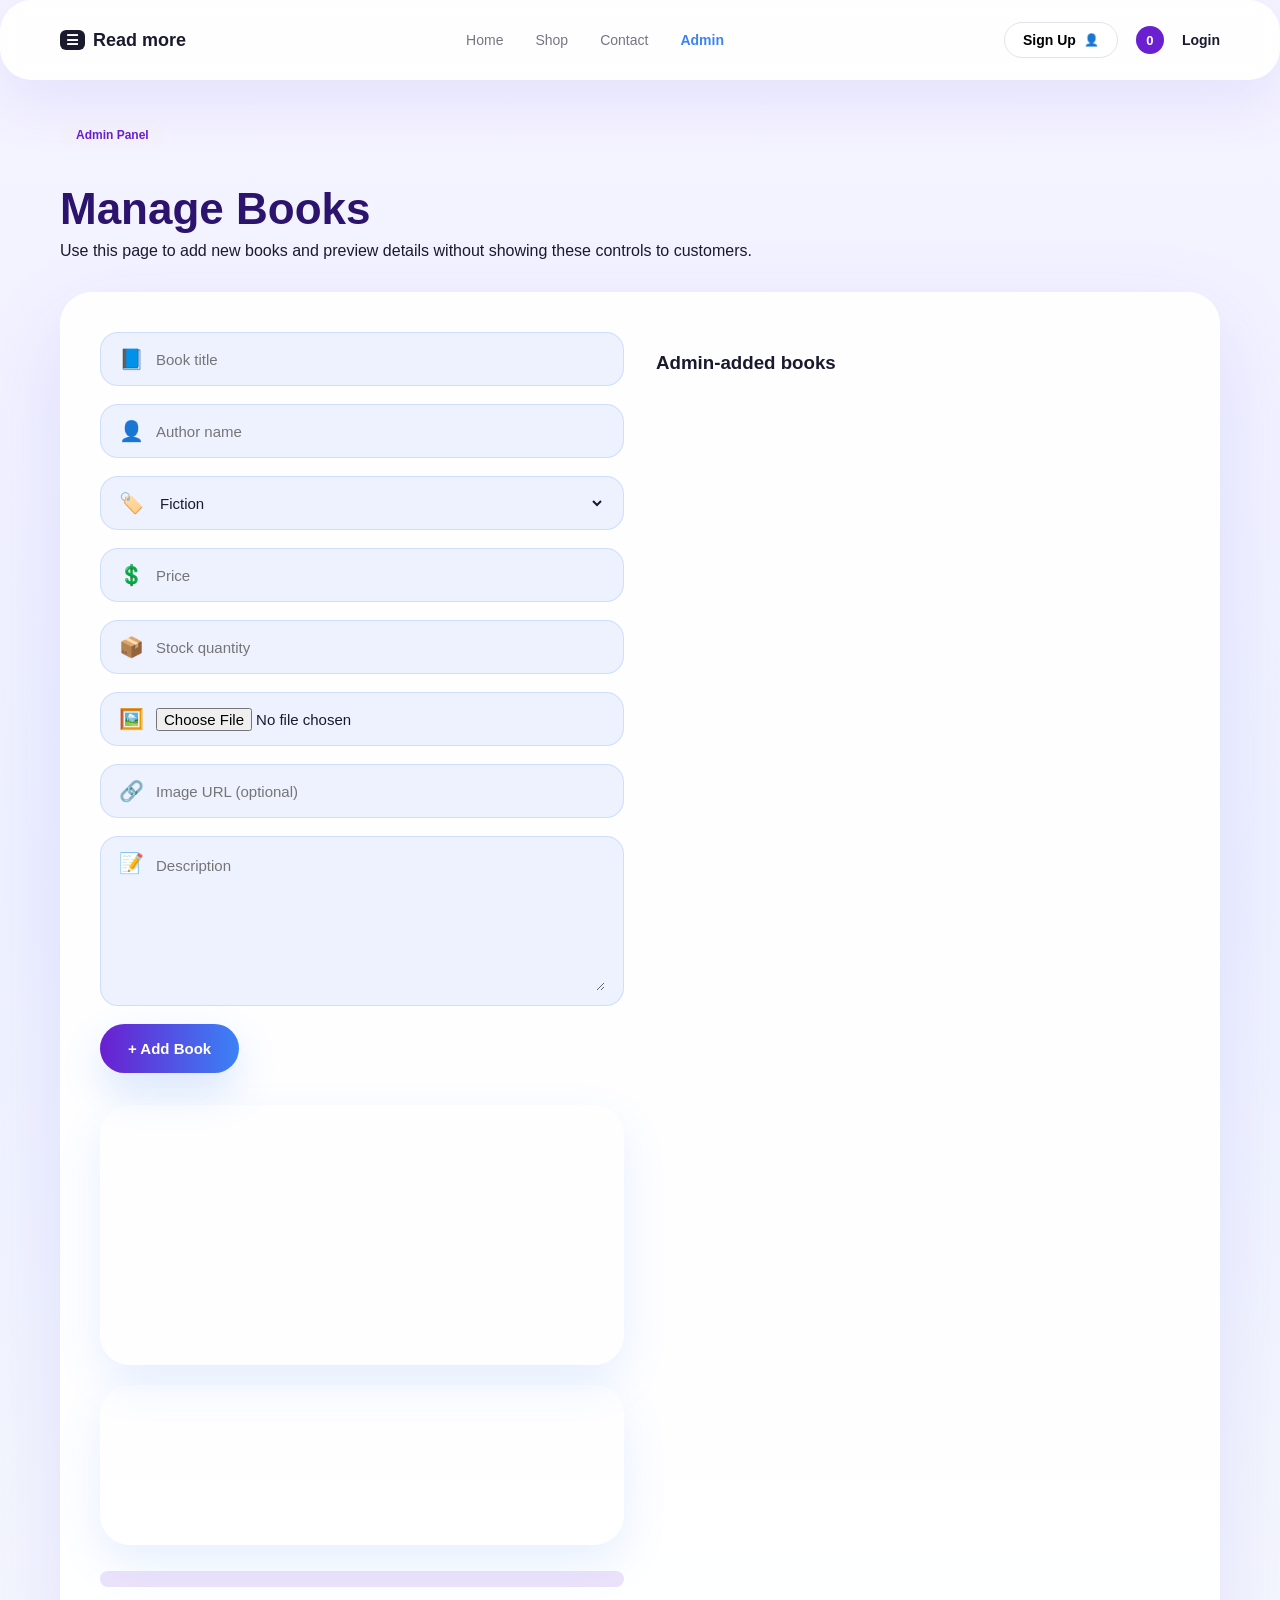
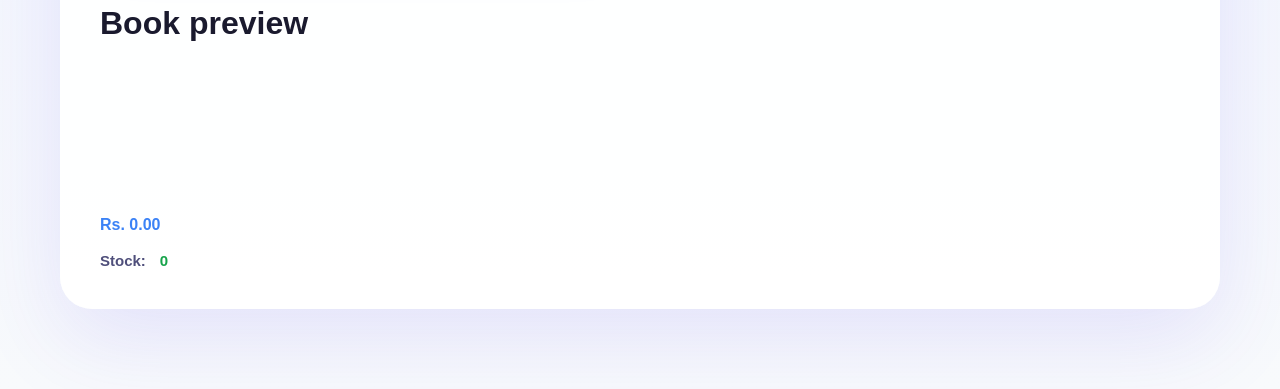
==== admin.html @ 92b3cbb5 "Add Contact, Shop sections and login, signup and admin dashboard" ====
<!DOCTYPE html>
<html lang="en">
<head>
  <meta charset="UTF-8">
  <meta name="viewport" content="width=device-width, initial-scale=1.0">
  <title>Admin - Read more</title>
  <link rel="stylesheet" href="style.css">
</head>
<body>

  <header class="navbar">
    <div class="logo">
      <span class="logo-icon">☰</span>
      <span class="logo-text">Read <b>more</b></span>
    </div>
    <nav class="nav-links">
      <a href="index.html">Home</a>
      <a href="shop.html">Shop</a>
      <a href="contact.html">Contact</a>
      <a href="admin.html" class="active">Admin</a>
    </nav>
    <div class="nav-actions">
      <button class="signup-btn">Sign Up <span class="user-icon">&#128100;</span></button>
      <span class="cart-badge">0</span>
      <a href="#" class="login-link">Login</a>
    </div>
  </header>

  <main class="admin-page">
    <section class="admin-hero">
      <span class="eyebrow">Admin Panel</span>
      <h1>Manage Books</h1>
      <p>Use this page to add new books and preview details without showing these controls to customers.</p>
    </section>

    <section class="admin-card">
      <form class="admin-form">
        <div class="input-group">
          <span class="input-icon">📘</span>
          <input type="text" id="bookTitle" placeholder="Book title" required>
        </div>
        <div class="input-group">
          <span class="input-icon">👤</span>
          <input type="text" id="bookAuthor" placeholder="Author name" required>
        </div>
        <div class="input-group">
          <span class="input-icon">🏷️</span>
          <select id="bookCategory">
            <option>Fiction</option>
            <option>Science</option>
            <option>History</option>
            <option>Children</option>
          </select>
        </div>
        <div class="input-group">
          <span class="input-icon">💲</span>
          <input type="number" id="bookPrice" min="0" step="0.01" placeholder="Price" required>
        </div>
        <div class="input-group">
          <span class="input-icon">📦</span>
          <input type="number" id="bookStock" min="0" placeholder="Stock quantity" required>
        </div>
        <div class="input-group">
          <span class="input-icon">🖼️</span>
          <input type="file" id="bookImageFile" accept="image/*">
        </div>
        <div class="input-group">
          <span class="input-icon">🔗</span>
          <input type="text" id="bookImageUrl" placeholder="Image URL (optional)">
        </div>
        <div class="input-group textarea-group">
          <span class="input-icon">📝</span>
          <textarea id="bookDescription" rows="5" placeholder="Description"></textarea>
        </div>
        <button id="addBookBtn" type="button" class="primary-btn">+ Add Book</button>
      </form>

      <div class="admin-book-list">
        <h3>Admin-added books</h3>
        <div id="adminBookList"></div>
      </div>

      <div class="admin-preview" id="adminPreview">
        <div class="detail-images">
          <div class="detail-image image-1" id="previewImage1"></div>
          <div class="detail-image image-2" id="previewImage2"></div>
        </div>
        <div class="detail-right">
          <span class="book-category" id="previewCategory"></span>
          <h2 id="previewTitle">Book preview</h2>
          <p class="book-author" id="previewAuthor"></p>
          <p class="book-description" id="previewDescription"></p>
          <div class="price-row">
            <span class="book-price" id="previewPrice">Rs. 0.00</span>
          </div>
          <div class="stock-row">
            <span class="stock-label">Stock:</span>
            <span class="stock-value" id="previewStock">0</span>
          </div>
        </div>
      </div>
    </section>
  </main>

  <script>
    const STORAGE_KEY = 'readmore-admin-books';
    const themeColors = {
      Fiction: '#7c3aed',
      Science: '#38bdf8',
      History: '#f97316',
      Children: '#fbbf24'
    };

    const preview = {
      title: document.getElementById('previewTitle'),
      author: document.getElementById('previewAuthor'),
      category: document.getElementById('previewCategory'),
      description: document.getElementById('previewDescription'),
      price: document.getElementById('previewPrice'),
      stock: document.getElementById('previewStock'),
      image1: document.getElementById('previewImage1'),
      image2: document.getElementById('previewImage2')
    };

    const imageFileInput = document.getElementById('bookImageFile');
    const imageUrlInput = document.getElementById('bookImageUrl');
    let currentPreviewImage = '';

    function getAdminBooks() {
      return JSON.parse(localStorage.getItem(STORAGE_KEY) || '[]');
    }

    function saveAdminBook(book) {
      const books = getAdminBooks();
      books.push(book);
      localStorage.setItem(STORAGE_KEY, JSON.stringify(books));
    }

    function removeAdminBook(index) {
      const books = getAdminBooks();
      books.splice(index, 1);
      localStorage.setItem(STORAGE_KEY, JSON.stringify(books));
      renderAdminBooks();
    }

    function renderAdminBooks() {
      const books = getAdminBooks();
      const list = document.getElementById('adminBookList');
      list.innerHTML = '';

      if (books.length === 0) {
        list.innerHTML = '<p class="empty-state">No books added yet.</p>';
        return;
      }

      books.forEach((book, index) => {
        const item = document.createElement('div');
        item.className = 'admin-book-item';
        item.innerHTML = `
          <div class="admin-book-meta">
            <strong>${book.title}</strong>
            <span>${book.author}</span>
          </div>
          <button class="remove-book-btn" data-index="${index}">Remove</button>
        `;
        list.appendChild(item);
      });

      document.querySelectorAll('.remove-book-btn').forEach(button => {
        button.addEventListener('click', () => {
          removeAdminBook(Number(button.dataset.index));
        });
      });
    }

    function setPreviewImage(theme) {
      if (currentPreviewImage) {
        preview.image1.style.background = `url("${currentPreviewImage}") center/cover no-repeat`;
      } else {
        preview.image1.style.background = `linear-gradient(180deg, ${theme}40, ${theme})`;
      }
      preview.image2.style.background = `linear-gradient(180deg, ${theme}30, ${theme}60)`;
    }

    function updatePreview() {
      const title = document.getElementById('bookTitle').value || 'Book preview';
      const authorValue = document.getElementById('bookAuthor').value;
      const author = authorValue ? `by ${authorValue}` : '';
      const category = document.getElementById('bookCategory').value;
      const description = document.getElementById('bookDescription').value || 'Add a description to preview the book details.';
      const price = Number(document.getElementById('bookPrice').value || 0).toFixed(2);
      const stock = Number(document.getElementById('bookStock').value || 0);
      const theme = themeColors[category];

      preview.title.textContent = title;
      preview.author.textContent = author;
      preview.category.textContent = category;
      preview.category.style.background = `${theme}20`;
      preview.description.textContent = description;
      preview.price.textContent = `Rs. ${price}`;
      preview.stock.textContent = stock;

      if (imageFileInput.files && imageFileInput.files[0]) {
        const reader = new FileReader();
        reader.onload = () => {
          currentPreviewImage = reader.result;
          setPreviewImage(theme);
        };
        reader.readAsDataURL(imageFileInput.files[0]);
      } else {
        currentPreviewImage = imageUrlInput.value.trim();
        setPreviewImage(theme);
      }
    }

    document.querySelectorAll('.admin-form input, .admin-form textarea, .admin-form select').forEach(el => {
      el.addEventListener('input', updatePreview);
    });

    document.getElementById('addBookBtn').addEventListener('click', () => {
      const title = document.getElementById('bookTitle').value.trim();
      const author = document.getElementById('bookAuthor').value.trim();
      const category = document.getElementById('bookCategory').value;
      const price = Number(document.getElementById('bookPrice').value);
      const stock = Number(document.getElementById('bookStock').value);
      const description = document.getElementById('bookDescription').value.trim();
      const imageUrl = imageUrlInput.value.trim();
      const imageFile = imageFileInput.files[0];
      const theme = themeColors[category];

      if (!title || !author || !price || !stock) {
        alert('Please fill in title, author, price and stock.');
        return;
      }

      const saveBook = (imageSrc) => {
        saveAdminBook({
          title,
          author,
          category,
          price,
          oldPrice: price + 6,
          stock,
          theme,
          description,
          images: imageSrc
            ? [imageSrc, theme + '40']
            : [theme + '40', theme + '20']
        });

        alert('Book added. Refresh the shop page to see it in the customer interface.');
        document.querySelector('.admin-form').reset();
        currentPreviewImage = '';
        updatePreview();
      renderAdminBooks();
        reader.onload = () => saveBook(reader.result);
        reader.readAsDataURL(imageFile);
      } else {
        saveBook(imageUrl);
      }
    });

    updatePreview();
    renderAdminBooks();
  </script>
</body>
</html>
---- style.css ----
:root {
  --purple: #6a1fd0;
  --purple-dark: #4c15a3;
  --violet-accent: #a78bfa;
  --yellow: #fbbf24;
  --ink: #1a1a2e;
  --gray-text: #6b7280;
  --bg-page: #f3f4f6;
  --white: #ffffff;
  --radius-lg: 28px;
}

* {
  box-sizing: border-box;
  margin: 0;
  padding: 0;
}

body {
  font-family: 'Segoe UI', Roboto, Helvetica, Arial, sans-serif;
  background: linear-gradient(180deg, #f5f3ff 0%, #eef2ff 45%, #f8fafc 100%);
  color: var(--ink);
}

/* ---------- Navbar ---------- */
.navbar {
  display: flex;
  align-items: center;
  justify-content: space-between;
  padding: 22px 60px;
  background: rgba(255,255,255,0.92);
  box-shadow: 0 20px 60px rgba(109, 96, 227, 0.12);
  border-radius: 32px;
  backdrop-filter: blur(10px);
}

.logo {
  display: flex;
  align-items: center;
  gap: 8px;
  font-size: 18px;
  font-weight: 600;
}

.nav-links a {
  text-decoration: none;
  color: #5b21b6;
  opacity: 0.75;
  transition: color 0.2s ease, opacity 0.2s ease;
}

.nav-links a:hover {
  opacity: 1;
  color: var(--purple-dark);
}

.nav-links a.active {
  opacity: 1;
  font-weight: 700;
  color: #3b82f6;
}

.logo-icon {
  background: var(--ink);
  color: var(--white);
  border-radius: 6px;
  padding: 2px 6px;
  font-size: 14px;
}

.nav-links {
  display: flex;
  gap: 32px;
  font-size: 14px;
  font-weight: 500;
}

.nav-links a {
  text-decoration: none;
  color: var(--ink);
  opacity: 0.6;
}

.nav-links a.active {
  opacity: 1;
  font-weight: 700;
}

.nav-actions {
  display: flex;
  align-items: center;
  gap: 18px;
}

.signup-btn {
  display: flex;
  align-items: center;
  gap: 8px;
  background: var(--white);
  border: 1px solid #e2e2ea;
  border-radius: 999px;
  padding: 9px 18px;
  font-size: 14px;
  font-weight: 600;
  cursor: pointer;
}

.user-icon {
  font-size: 12px;
}

.cart-badge {
  background: var(--purple);
  color: var(--white);
  width: 28px;
  height: 28px;
  border-radius: 50%;
  display: flex;
  align-items: center;
  justify-content: center;
  font-size: 13px;
  font-weight: 700;
}

.login-link {
  text-decoration: none;
  color: var(--ink);
  font-size: 14px;
  font-weight: 600;
}

/* ---------- Hero ---------- */
.hero {
  background: linear-gradient(135deg, #ffffff 0%, #eef2ff 40%, #eff6ff 100%);
  border-radius: var(--radius-lg);
  margin: 10px 40px 60px;
  padding: 70px 70px 70px 60px;
  display: flex;
  align-items: center;
  justify-content: space-between;
  gap: 40px;
  overflow: hidden;
  box-shadow: 0 24px 70px rgba(99, 102, 241, 0.12);
}

.hero-text {
  max-width: 460px;
}

.eyebrow {
  display: inline-block;
  background: #f4f2fb;
  color: var(--purple);
  font-size: 12px;
  font-weight: 600;
  padding: 8px 16px;
  border-radius: 999px;
  margin-bottom: 22px;
}

.hero-text h1 {
  font-size: 52px;
  line-height: 1.08;
  font-weight: 800;
  letter-spacing: -1px;
  color: #3b1068;
}

.hero-text h1 br + br { display:none; }

.hero-desc {
  color: #4f4f7b;
  font-size: 16px;
  line-height: 1.75;
  margin: 22px 0 28px;
  max-width: 440px;
}

.search-bar {
  display: flex;
  align-items: center;
  background: #eef2ff;
  border-radius: 999px;
  padding: 6px 6px 6px 20px;
  max-width: 400px;
  border: 1px solid rgba(59, 130, 246, 0.25);
}

.search-icon {
  color: #4338ca;
  margin-right: 10px;
  font-size: 14px;
}

.search-bar input {
  border: none;
  background: transparent;
  outline: none;
  flex: 1;
  font-size: 14px;
  color: var(--ink);
}

.search-bar input::placeholder {
  color: #9ca3af;
}

.search-btn {
  background: var(--purple);
  color: var(--white);
  border: none;
  border-radius: 999px;
  padding: 12px 26px;
  font-size: 14px;
  font-weight: 600;
  cursor: pointer;
}

/* ---------- Hero image / book ---------- */
.hero-image {
  position: relative;
  width: 460px;
  height: 460px;
  flex-shrink: 0;
  display: flex;
  align-items: center;
  justify-content: center;
}

.circle-bg {
  position: absolute;
  width: 420px;
  height: 420px;
  border-radius: 50%;
  background: radial-gradient(circle at 30% 30%, var(--purple), var(--purple-dark));
}

.book-stack {
  position: relative;
  width: 320px;
  height: 320px;
  transform: rotate(8deg);
}

.book {
  position: absolute;
  border-radius: 10px;
  box-shadow: 0 30px 50px rgba(0,0,0,0.35);
}

.book-back {
  width: 60px;
  height: 260px;
  background: linear-gradient(180deg, #ffd400, #f5b400);
  left: 10px;
  top: 20px;
  transform: rotate(-14deg);
  display: flex;
  align-items: center;
  justify-content: center;
}

.book-spine-label {
  writing-mode: vertical-rl;
  transform: rotate(180deg);
  font-size: 10px;
  font-weight: 800;
  letter-spacing: 1px;
  color: var(--purple-dark);
}

.book-front {
  width: 220px;
  height: 290px;
  background: linear-gradient(160deg, #7c3aed, #5b21b6);
  right: 10px;
  top: 0;
  transform: rotate(10deg);
  padding: 22px;
  color: var(--white);
  display: flex;
  flex-direction: column;
  justify-content: flex-end;
  gap: 14px;
}

.doodles {
  position: absolute;
  top: 18px;
  left: 18px;
  right: 18px;
  display: flex;
  gap: 10px;
  font-size: 26px;
  color: var(--yellow);
  font-weight: 800;
}

.book-title {
  font-size: 22px;
  font-weight: 800;
  line-height: 1.25;
}

.book-subtitle {
  font-size: 9px;
  font-weight: 700;
  letter-spacing: 0.5px;
  opacity: 0.85;
  line-height: 1.5;
}

.book-author {
  font-size: 11px;
  font-weight: 600;
  opacity: 0.9;
}

.wire {
  position: absolute;
  width: 300px;
  height: 200px;
  pointer-events: none;
}

.wire-top {
  top: -40px;
  left: -140px;
}

.wire-bottom {
  bottom: -40px;
  left: -120px;
}

.dot {
  position: absolute;
  width: 14px;
  height: 14px;
  border-radius: 50%;
  border: 3px solid;
}

.dot-top {
  top: -42px;
  left: -148px;
  border-color: var(--violet-accent);
  background: var(--white);
}

.dot-bottom {
  bottom: -42px;
  left: -128px;
  border-color: var(--yellow);
  background: var(--white);
}

/* ---------- Contact page ---------- */
.contact-page {
  padding: 40px 40px 80px;
}

/* ---------- Admin page ---------- */
.admin-page {
  padding: 40px 40px 80px;
}

.admin-hero {
  max-width: 1160px;
  margin: 0 auto 32px;
}

.admin-hero h1 {
  font-size: 44px;
  color: #2c136d;
  margin: 12px 0 8px;
}

.admin-card {
  display: grid;
  grid-template-columns: 1fr 1fr;
  gap: 32px;
  max-width: 1160px;
  margin: 0 auto;
  background: rgba(255,255,255,0.95);
  border-radius: 32px;
  padding: 40px;
  box-shadow: 0 30px 90px rgba(81, 56, 238, 0.12);
}

.admin-form {
  display: grid;
  gap: 18px;
}

.admin-form select {
  width: 100%;
  border: none;
  background: transparent;
  outline: none;
  font-size: 15px;
  color: var(--ink);
  font-family: inherit;
}

.admin-preview {
  display: grid;
  gap: 26px;
}

.admin-preview .detail-right h2 {
  font-size: 32px;
}

.admin-preview .book-description {
  min-height: 120px;
}

.stock-row {
  display: flex;
  align-items: center;
  gap: 12px;
  font-size: 15px;
}

.stock-label {
  color: #4f4f7b;
  font-weight: 700;
}

.stock-value {
  color: #16a34a;
  font-weight: 700;
}

.admin-form input[type="file"] {
  color: var(--ink);
}

@media (max-width: 900px) {
  .admin-card {
    grid-template-columns: 1fr;
  }
}

.auth-page {
  padding: 40px 40px 80px;
}

.auth-card {
  max-width: 520px;
  margin: 40px auto;
  background: rgba(255,255,255,0.95);
  border-radius: 32px;
  padding: 40px;
  box-shadow: 0 30px 90px rgba(81, 56, 238, 0.12);
}

.auth-header {
  margin-bottom: 28px;
}

.auth-header h1 {
  font-size: 38px;
  margin: 12px 0 10px;
}

.auth-header p {
  color: #5b5f83;
  line-height: 1.75;
}

.auth-form {
  display: grid;
  gap: 18px;
}

@media (max-width: 760px) {
  .auth-card {
    margin: 24px 18px;
    padding: 30px;
  }
}

.contact-card {
  display: grid;
  grid-template-columns: 1fr 360px;
  gap: 30px;
  max-width: 1160px;
  margin: 0 auto;
  background: rgba(255,255,255,0.95);
  border-radius: 32px;
  padding: 40px;
  box-shadow: 0 30px 90px rgba(81, 56, 238, 0.12);
}

.shop-page {
  padding: 40px 40px 80px;
}

.shop-hero {
  max-width: 1160px;
  margin: 0 auto 32px;
}

.shop-top {
  display: flex;
  justify-content: space-between;
  align-items: center;
  gap: 20px;
}

.shop-hero h1 {
  font-size: 44px;
  color: #2c136d;
  margin: 12px 0 8px;
}

.shop-categories {
  justify-content: flex-start;
  flex-wrap: wrap;
  gap: 14px;
  margin-top: 24px;
}

.books-grid {
  display: grid;
  grid-template-columns: repeat(3, minmax(250px, 1fr));
  gap: 24px;
  max-width: 1160px;
  margin: 0 auto;
}

.book-card {
  background: rgba(255,255,255,0.95);
  padding: 28px;
  border-radius: 28px;
  box-shadow: 0 20px 60px rgba(99, 102, 241, 0.1);
  display: flex;
  flex-direction: column;
  gap: 18px;
}

.book-category {
  display: inline-block;
  background: rgba(106,31,208,0.12);
  color: #5b21b6;
  padding: 8px 14px;
  border-radius: 999px;
  font-size: 12px;
  font-weight: 700;
}

.book-card h2 {
  font-size: 20px;
  color: #2c136d;
  margin: 0;
}

.book-author {
  color: #5b5f83;
  font-size: 14px;
  margin: 0;
}

.book-price {
  color: #3b82f6;
  font-size: 16px;
  font-weight: 700;
}

.book-btn {
  margin-top: auto;
  border: none;
  background: linear-gradient(90deg, #6a1fd0, #3b82f6);
  color: white;
  border-radius: 999px;
  padding: 14px 18px;
  cursor: pointer;
  font-weight: 700;
}

.empty-state {
  grid-column: 1 / -1;
  text-align: center;
  color: #5b5f83;
  font-size: 18px;
  padding: 40px 0;
}

.shop-page .category-buttons {
  justify-content: left;
}

@media (max-width: 1024px) {
  .books-grid {
    grid-template-columns: repeat(2, minmax(220px, 1fr));
  }
}

.book-detail {
  display: grid;
  grid-template-columns: 1fr 1fr;
  gap: 32px;
  max-width: 1160px;
  margin: 50px auto 0;
  padding: 32px;
  border: 2px solid transparent;
  border-radius: 32px;
  background: rgba(255,255,255,0.95);
  box-shadow: 0 24px 80px rgba(99, 102, 241, 0.15);
}

.detail-left {
  display: flex;
  justify-content: center;
  align-items: center;
}

.detail-images {
  display: grid;
  gap: 20px;
}

.detail-image {
  width: 100%;
  min-height: 220px;
  border-radius: 30px;
  box-shadow: 0 18px 45px rgba(59, 130, 246, 0.12);
}

.image-1 {
  min-height: 260px;
}

.image-2 {
  min-height: 160px;
}

.detail-right {
  display: flex;
  flex-direction: column;
  gap: 18px;
}

.detail-right h2 {
  margin: 0;
  font-size: 38px;
}

.book-description {
  color: #5b5f83;
  line-height: 1.8;
  margin: 0;
}

.price-row,
.stock-row {
  display: flex;
  align-items: center;
  gap: 14px;
}

.book-old-price {
  color: #9ca3af;
  text-decoration: line-through;
  font-size: 14px;
}

.stock-label {
  color: #4f4f7b;
  font-weight: 700;
}

.stock-value {
  color: #16a34a;
  font-weight: 700;
}

.detail-actions {
  display: grid;
  grid-template-columns: repeat(4, minmax(100px, 1fr));
  gap: 14px;
  align-items: center;
}

.secondary-btn {
  border: none;
  background: #eef2ff;
  color: #312e81;
  border-radius: 999px;
  padding: 14px 16px;
  cursor: pointer;
  font-weight: 700;
}

.admin-book-list {
  display: grid;
  gap: 12px;
  margin-top: 20px;
}

.admin-book-item {
  display: flex;
  justify-content: space-between;
  align-items: center;
  gap: 12px;
  background: #f8fafc;
  border: 1px solid rgba(59, 130, 246, 0.14);
  border-radius: 20px;
  padding: 14px 18px;
}

.admin-book-meta {
  display: grid;
  gap: 4px;
}

.admin-book-meta strong {
  display: block;
  font-size: 15px;
  color: #2c136d;
}

.admin-book-meta span {
  font-size: 13px;
  color: #6b7280;
}

.remove-book-btn {
  border: none;
  padding: 10px 16px;
  border-radius: 999px;
  background: #fda4af;
  color: #7f1d1d;
  font-weight: 700;
  cursor: pointer;
}

.remove-book-btn:hover {
  background: #fb7185;
}

.price-input {
  width: 100%;
  padding: 14px 16px;
  border-radius: 999px;
  border: 1px solid rgba(59, 130, 246, 0.2);
  outline: none;
  font-size: 14px;
}

@media (max-width: 760px) {
  .books-grid {
    grid-template-columns: 1fr;
  }

  .shop-top,
  .shop-categories {
    flex-direction: column;
    align-items: stretch;
  }

  .book-detail {
    grid-template-columns: 1fr;
  }
}

.contact-left {
  display: flex;
  flex-direction: column;
  gap: 30px;
}

.contact-hero h1 {
  font-size: 44px;
  color: #2c136d;
  margin-bottom: 14px;
}

.contact-hero p {
  color: #5b5f83;
  font-size: 16px;
  line-height: 1.75;
  max-width: 540px;
}

.contact-form {
  display: flex;
  flex-direction: column;
  gap: 18px;
}

.input-group {
  display: flex;
  align-items: center;
  gap: 12px;
  background: #eef2ff;
  border: 1px solid rgba(59, 130, 246, 0.18);
  border-radius: 18px;
  padding: 14px 18px;
}

.input-icon {
  font-size: 20px;
}

.input-group input,
.input-group textarea {
  width: 100%;
  border: none;
  outline: none;
  background: transparent;
  font-size: 15px;
  color: var(--ink);
  font-family: inherit;
}

.textarea-group {
  align-items: flex-start;
}

.textarea-group textarea {
  min-height: 140px;
  resize: vertical;
  padding-top: 6px;
}

.primary-btn {
  width: fit-content;
  background: linear-gradient(90deg, #6a1fd0, #3b82f6);
  color: var(--white);
  border: none;
  border-radius: 999px;
  padding: 16px 28px;
  font-size: 15px;
  font-weight: 700;
  cursor: pointer;
  box-shadow: 0 18px 40px rgba(59, 130, 246, 0.2);
}

.contact-side {
  display: flex;
  flex-direction: column;
  justify-content: center;
  gap: 22px;
  padding: 36px 28px;
  background: linear-gradient(180deg, #eef6ff 0%, #f7f3ff 100%);
  border-radius: 28px;
}

.contact-bubble {
  width: 104px;
  height: 104px;
  border-radius: 28px;
  background: linear-gradient(135deg, #4338ca, #7c3aed);
  display: grid;
  place-items: center;
  color: var(--white);
  font-size: 46px;
  box-shadow: 0 25px 50px rgba(74, 31, 136, 0.18);
}

.contact-side-text {
  color: #4f4f7b;
  font-size: 15px;
  line-height: 1.8;
}

/* ---------- Category section ---------- */
.category-section {
  text-align: center;
  padding: 20px 20px 80px;
  background: linear-gradient(180deg, rgba(59, 130, 246, 0.08) 0%, rgba(168, 85, 247, 0.04) 100%);
  border-radius: 32px;
  margin: 0 40px 40px;
}

.section-divider {
  display: inline-block;
  width: 40px;
  height: 3px;
  background: #7c3aed;
  border-radius: 3px;
  margin-bottom: 18px;
}

.category-section h2 {
  font-size: 28px;
  font-weight: 800;
  margin-bottom: 10px;
  color: #2c136d;
}

.section-desc {
  color: var(--gray-text);
  font-size: 14px;
}

.category-buttons {
  display: flex;
  justify-content: center;
  flex-wrap: wrap;
  gap: 14px;
  margin-top: 24px;
}

.category-btn {
  background: var(--white);
  color: var(--ink);
  border: 1px solid #e2e2ea;
  border-radius: 999px;
  padding: 10px 20px;
  font-size: 14px;
  font-weight: 600;
  cursor: pointer;
  transition: all 0.2s ease;
}

.category-btn.active,
.category-btn:hover {
  background: var(--purple);
  color: var(--white);
  border-color: var(--purple);
}

/* ---------- Responsive ---------- */
@media (max-width: 900px) {
  .navbar {
    flex-wrap: wrap;
    padding: 18px 24px;
    gap: 14px;
  }
  .hero {
    flex-direction: column;
    margin: 10px 20px 40px;
    padding: 40px 24px;
    background: linear-gradient(135deg, rgba(106,31,208,0.14), rgba(59,130,246,0.08));
    border-radius: 32px;
  }
  .hero-text {
    max-width: 100%;
    text-align: center;
  }
  .hero-desc {
    margin-left: auto;
    margin-right: auto;
  }
  .search-bar {
    max-width: 100%;
  }
  .hero-image {
    width: 100%;
    max-width: 380px;
    height: 380px;
  }
}
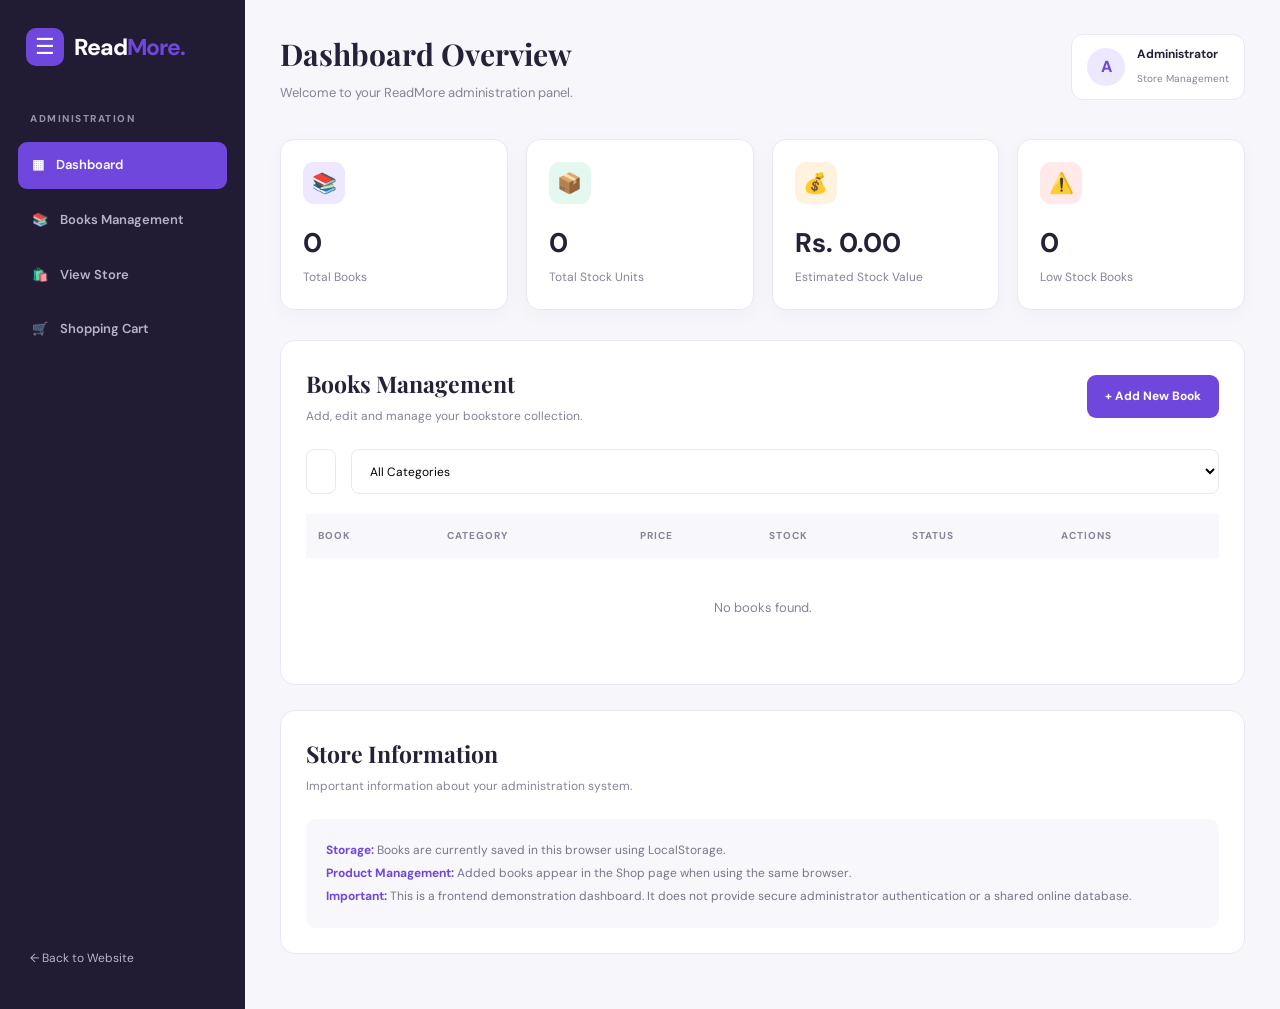
==== commit 6440a0c1: "Add signup and contact pages" ====
--- a/admin.html
+++ b/admin.html
@@ -1,267 +1,2170 @@
 <!DOCTYPE html>
 <html lang="en">
+
 <head>
-  <meta charset="UTF-8">
-  <meta name="viewport" content="width=device-width, initial-scale=1.0">
-  <title>Admin - Read more</title>
-  <link rel="stylesheet" href="style.css">
+    <meta charset="UTF-8">
+    <meta name="viewport" content="width=device-width, initial-scale=1.0">
+
+    <meta name="description" content="ReadMore bookstore administration dashboard.">
+
+    <title>Admin Dashboard | ReadMore</title>
+
+    <link rel="preconnect" href="https://fonts.googleapis.com">
+    <link rel="preconnect" href="https://fonts.gstatic.com" crossorigin>
+
+    <link href="https://fonts.googleapis.com/css2?family=DM+Sans:wght@400;500;600;700;800&family=Playfair+Display:wght@600;700;800&display=swap" rel="stylesheet">
+
+    <link rel="stylesheet" href="style.css">
+
+    <style>
+
+        /* =================================
+           ADMIN DASHBOARD STYLES
+           ================================= */
+
+        .admin-layout {
+            min-height: 100vh;
+            display: flex;
+            background: #f7f6fb;
+        }
+
+        .admin-sidebar {
+            width: 245px;
+            background: #211c34;
+            color: white;
+            padding: 28px 18px;
+            display: flex;
+            flex-direction: column;
+            flex-shrink: 0;
+        }
+
+        .admin-sidebar .logo {
+            margin: 0 0 45px 8px;
+        }
+
+        .admin-sidebar .logo-text {
+            color: white;
+        }
+
+        .admin-sidebar-label {
+            color: #9690a9;
+            font-size: 10px;
+            font-weight: 800;
+            letter-spacing: 1.5px;
+            padding: 0 12px;
+            margin-bottom: 15px;
+        }
+
+        .admin-menu {
+            display: flex;
+            flex-direction: column;
+            gap: 8px;
+        }
+
+        .admin-menu a {
+            padding: 13px 14px;
+            border-radius: 9px;
+            color: #b8b2ca;
+            font-size: 13px;
+            font-weight: 600;
+            display: flex;
+            gap: 12px;
+            align-items: center;
+            transition: 0.3s;
+        }
+
+        .admin-menu a:hover,
+        .admin-menu a.active {
+            background: #7047dc;
+            color: white;
+        }
+
+        .admin-sidebar-bottom {
+            margin-top: auto;
+            padding-top: 30px;
+        }
+
+        .admin-sidebar-bottom a {
+            display: block;
+            padding: 12px;
+            color: #b8b2ca;
+            font-size: 12px;
+        }
+
+        .admin-main {
+            flex: 1;
+            min-width: 0;
+            padding: 30px 35px;
+        }
+
+        .admin-topbar {
+            display: flex;
+            justify-content: space-between;
+            align-items: center;
+            gap: 20px;
+            margin-bottom: 35px;
+        }
+
+        .admin-topbar h1 {
+            font-family: 'Playfair Display', serif;
+            font-size: 30px;
+            color: #252238;
+        }
+
+        .admin-topbar p {
+            color: #888397;
+            font-size: 13px;
+            margin-top: 5px;
+        }
+
+        .admin-user {
+            display: flex;
+            align-items: center;
+            gap: 12px;
+            background: white;
+            border: 1px solid #eae7f2;
+            border-radius: 12px;
+            padding: 10px 15px;
+        }
+
+        .admin-avatar {
+            width: 38px;
+            height: 38px;
+            border-radius: 50%;
+            background: #eee8ff;
+            color: #7047dc;
+            display: grid;
+            place-items: center;
+            font-weight: 800;
+        }
+
+        .admin-user strong {
+            display: block;
+            font-size: 12px;
+        }
+
+        .admin-user span {
+            font-size: 10px;
+            color: #888397;
+        }
+
+        .admin-stats {
+            display: grid;
+            grid-template-columns: repeat(4, 1fr);
+            gap: 18px;
+            margin-bottom: 30px;
+        }
+
+        .admin-stat-card {
+            background: white;
+            border: 1px solid #eae7f2;
+            padding: 22px;
+            border-radius: 14px;
+            box-shadow: 0 5px 20px rgba(40, 30, 70, 0.03);
+        }
+
+        .admin-stat-top {
+            display: flex;
+            justify-content: space-between;
+            align-items: center;
+            margin-bottom: 17px;
+        }
+
+        .admin-stat-icon {
+            width: 42px;
+            height: 42px;
+            display: grid;
+            place-items: center;
+            border-radius: 11px;
+            background: #eee8ff;
+            font-size: 20px;
+        }
+
+        .admin-stat-card:nth-child(2) .admin-stat-icon {
+            background: #e4f8ef;
+        }
+
+        .admin-stat-card:nth-child(3) .admin-stat-icon {
+            background: #fff3df;
+        }
+
+        .admin-stat-card:nth-child(4) .admin-stat-icon {
+            background: #ffe9e9;
+        }
+
+        .admin-stat-card h3 {
+            font-size: 27px;
+            color: #252238;
+            margin-bottom: 4px;
+        }
+
+        .admin-stat-card p {
+            font-size: 12px;
+            color: #888397;
+        }
+
+        .admin-content-card {
+            background: white;
+            border: 1px solid #eae7f2;
+            border-radius: 15px;
+            padding: 25px;
+            margin-bottom: 25px;
+        }
+
+        .admin-section-heading {
+            display: flex;
+            align-items: center;
+            justify-content: space-between;
+            gap: 15px;
+            margin-bottom: 23px;
+        }
+
+        .admin-section-heading h2 {
+            font-family: 'Playfair Display', serif;
+            font-size: 23px;
+        }
+
+        .admin-section-heading p {
+            font-size: 12px;
+            color: #888397;
+            margin-top: 4px;
+        }
+
+        .admin-primary-btn {
+            padding: 12px 18px;
+            background: #7047dc;
+            color: white;
+            border: none;
+            border-radius: 9px;
+            font-size: 12px;
+            font-weight: 700;
+            transition: 0.3s;
+        }
+
+        .admin-primary-btn:hover {
+            background: #5632bb;
+            transform: translateY(-2px);
+        }
+
+        .admin-toolbar {
+            display: flex;
+            justify-content: space-between;
+            gap: 15px;
+            margin-bottom: 20px;
+        }
+
+        .admin-search {
+            flex: 1;
+            max-width: 400px;
+        }
+
+        .admin-search input,
+        .admin-toolbar select {
+            width: 100%;
+            padding: 12px 14px;
+            border: 1px solid #eae7f2;
+            border-radius: 8px;
+            outline: none;
+            font-size: 12px;
+            background: white;
+        }
+
+        .admin-search input:focus,
+        .admin-toolbar select:focus {
+            border-color: #7047dc;
+        }
+
+        .admin-table-wrapper {
+            width: 100%;
+            overflow-x: auto;
+        }
+
+        .admin-table {
+            width: 100%;
+            border-collapse: collapse;
+            min-width: 700px;
+        }
+
+        .admin-table th {
+            text-align: left;
+            padding: 14px 12px;
+            background: #f8f7fc;
+            color: #888397;
+            font-size: 10px;
+            letter-spacing: 1px;
+            text-transform: uppercase;
+        }
+
+        .admin-table td {
+            padding: 15px 12px;
+            border-bottom: 1px solid #eeeaf4;
+            font-size: 12px;
+            vertical-align: middle;
+        }
+
+        .admin-table tr:last-child td {
+            border-bottom: none;
+        }
+
+        .admin-book-info {
+            display: flex;
+            align-items: center;
+            gap: 12px;
+            min-width: 190px;
+        }
+
+        .admin-book-cover {
+            width: 42px;
+            height: 55px;
+            background: #eee8ff;
+            border-radius: 5px;
+            overflow: hidden;
+            display: grid;
+            place-items: center;
+            flex-shrink: 0;
+            color: #7047dc;
+        }
+
+        .admin-book-cover img {
+            width: 100%;
+            height: 100%;
+            object-fit: cover;
+        }
+
+        .admin-book-info strong {
+            display: block;
+            font-size: 12px;
+            margin-bottom: 4px;
+        }
+
+        .admin-book-info span {
+            font-size: 10px;
+            color: #888397;
+        }
+
+        .admin-category-badge {
+            display: inline-block;
+            background: #eee8ff;
+            color: #7047dc;
+            padding: 6px 10px;
+            border-radius: 20px;
+            font-size: 10px;
+            font-weight: 700;
+        }
+
+        .stock-badge {
+            display: inline-block;
+            padding: 6px 10px;
+            border-radius: 20px;
+            font-size: 10px;
+            font-weight: 700;
+        }
+
+        .stock-good {
+            color: #138a58;
+            background: #e4f8ef;
+        }
+
+        .stock-low {
+            color: #b87915;
+            background: #fff3df;
+        }
+
+        .stock-out {
+            color: #d64b4b;
+            background: #ffe9e9;
+        }
+
+        .admin-actions {
+            display: flex;
+            gap: 7px;
+        }
+
+        .admin-action-btn {
+            width: 30px;
+            height: 30px;
+            border: none;
+            border-radius: 7px;
+            background: #f3efff;
+            color: #7047dc;
+            font-size: 13px;
+        }
+
+        .admin-action-btn.delete {
+            background: #fff0f0;
+            color: #dc4b4b;
+        }
+
+        .admin-action-btn:hover {
+            opacity: 0.7;
+        }
+
+        .admin-empty {
+            padding: 40px 15px;
+            text-align: center;
+            color: #888397;
+            font-size: 13px;
+        }
+
+        /* FORM MODAL */
+
+        .admin-modal {
+            position: fixed;
+            inset: 0;
+            z-index: 3000;
+            display: none;
+            align-items: center;
+            justify-content: center;
+            padding: 20px;
+        }
+
+        .admin-modal.active {
+            display: flex;
+        }
+
+        .admin-modal-overlay {
+            position: absolute;
+            inset: 0;
+            background: rgba(25, 19, 43, 0.7);
+            backdrop-filter: blur(4px);
+        }
+
+        .admin-modal-content {
+            position: relative;
+            z-index: 1;
+            background: white;
+            width: 100%;
+            max-width: 650px;
+            max-height: 90vh;
+            overflow-y: auto;
+            border-radius: 16px;
+            padding: 30px;
+        }
+
+        .admin-modal-header {
+            display: flex;
+            justify-content: space-between;
+            align-items: center;
+            margin-bottom: 25px;
+        }
+
+        .admin-modal-header h2 {
+            font-family: 'Playfair Display', serif;
+            font-size: 25px;
+        }
+
+        .admin-modal-close {
+            width: 35px;
+            height: 35px;
+            border: none;
+            background: #f3f0fa;
+            border-radius: 50%;
+            font-size: 16px;
+        }
+
+        .admin-form-grid {
+            display: grid;
+            grid-template-columns: 1fr 1fr;
+            gap: 18px;
+        }
+
+        .admin-form-group {
+            display: flex;
+            flex-direction: column;
+            gap: 7px;
+        }
+
+        .admin-form-group.full {
+            grid-column: 1 / 3;
+        }
+
+        .admin-form-group label {
+            font-size: 11px;
+            font-weight: 800;
+            color: #514b63;
+        }
+
+        .admin-form-group input,
+        .admin-form-group select,
+        .admin-form-group textarea {
+            width: 100%;
+            padding: 12px;
+            border: 1px solid #e7e3ef;
+            border-radius: 8px;
+            outline: none;
+            font-size: 12px;
+            background: white;
+        }
+
+        .admin-form-group input:focus,
+        .admin-form-group select:focus,
+        .admin-form-group textarea:focus {
+            border-color: #7047dc;
+        }
+
+        .admin-form-group textarea {
+            min-height: 90px;
+            resize: vertical;
+        }
+
+        .admin-image-preview {
+            width: 100px;
+            height: 130px;
+            border-radius: 8px;
+            background: #f3efff;
+            border: 1px dashed #b7a4ef;
+            display: grid;
+            place-items: center;
+            overflow: hidden;
+            color: #7047dc;
+            font-size: 25px;
+        }
+
+        .admin-image-preview img {
+            width: 100%;
+            height: 100%;
+            object-fit: cover;
+        }
+
+        .admin-form-actions {
+            display: flex;
+            justify-content: flex-end;
+            gap: 10px;
+            margin-top: 25px;
+        }
+
+        .admin-cancel-btn {
+            padding: 12px 18px;
+            border: 1px solid #e7e3ef;
+            background: white;
+            border-radius: 8px;
+            font-size: 12px;
+            font-weight: 700;
+        }
+
+        .admin-toast {
+            position: fixed;
+            right: 25px;
+            bottom: 25px;
+            z-index: 5000;
+            padding: 14px 20px;
+            background: #25203a;
+            color: white;
+            border-radius: 9px;
+            font-size: 12px;
+            opacity: 0;
+            visibility: hidden;
+            transform: translateY(15px);
+            transition: 0.3s;
+        }
+
+        .admin-toast.show {
+            opacity: 1;
+            visibility: visible;
+            transform: translateY(0);
+        }
+
+        /* RESPONSIVE */
+
+        @media (max-width: 1100px) {
+
+            .admin-stats {
+                grid-template-columns: repeat(2, 1fr);
+            }
+
+            .admin-main {
+                padding: 25px;
+            }
+
+        }
+
+        @media (max-width: 750px) {
+
+            .admin-layout {
+                flex-direction: column;
+            }
+
+            .admin-sidebar {
+                width: 100%;
+                padding: 17px;
+            }
+
+            .admin-sidebar .logo {
+                margin-bottom: 20px;
+            }
+
+            .admin-menu {
+                flex-direction: row;
+                overflow-x: auto;
+            }
+
+            .admin-menu a {
+                white-space: nowrap;
+                font-size: 11px;
+                padding: 10px;
+            }
+
+            .admin-sidebar-label,
+            .admin-sidebar-bottom {
+                display: none;
+            }
+
+            .admin-main {
+                padding: 22px 15px;
+            }
+
+            .admin-topbar h1 {
+                font-size: 24px;
+            }
+
+            .admin-user {
+                padding: 7px;
+            }
+
+            .admin-user > div:last-child {
+                display: none;
+            }
+
+            .admin-section-heading {
+                align-items: flex-start;
+                flex-direction: column;
+            }
+
+            .admin-toolbar {
+                flex-direction: column;
+            }
+
+            .admin-search {
+                max-width: none;
+            }
+
+        }
+
+        @media (max-width: 480px) {
+
+            .admin-stats {
+                grid-template-columns: 1fr 1fr;
+                gap: 10px;
+            }
+
+            .admin-stat-card {
+                padding: 14px;
+            }
+
+            .admin-stat-card h3 {
+                font-size: 22px;
+            }
+
+            .admin-stat-card p {
+                font-size: 10px;
+            }
+
+            .admin-stat-icon {
+                width: 34px;
+                height: 34px;
+                font-size: 16px;
+            }
+
+            .admin-content-card {
+                padding: 15px;
+            }
+
+            .admin-form-grid {
+                grid-template-columns: 1fr;
+            }
+
+            .admin-form-group.full {
+                grid-column: auto;
+            }
+
+            .admin-modal-content {
+                padding: 20px;
+            }
+
+        }
+
+    </style>
+
 </head>
+
 <body>
 
-  <header class="navbar">
-    <div class="logo">
-      <span class="logo-icon">☰</span>
-      <span class="logo-text">Read <b>more</b></span>
+<div class="admin-layout">
+
+    <!-- SIDEBAR -->
+
+    <aside class="admin-sidebar">
+
+        <a href="index.html" class="logo">
+
+            <span class="logo-icon">☰</span>
+
+            <span class="logo-text">
+                Read<b>More.</b>
+            </span>
+
+        </a>
+
+
+        <div class="admin-sidebar-label">
+            ADMINISTRATION
+        </div>
+
+
+        <nav class="admin-menu">
+
+            <a href="#dashboard" class="active">
+                <span>▦</span>
+                Dashboard
+            </a>
+
+            <a href="#books">
+                <span>📚</span>
+                Books Management
+            </a>
+
+            <a href="shop.html">
+                <span>🛍️</span>
+                View Store
+            </a>
+
+            <a href="cart.html">
+                <span>🛒</span>
+                Shopping Cart
+            </a>
+
+        </nav>
+
+
+        <div class="admin-sidebar-bottom">
+
+            <a href="index.html">← Back to Website</a>
+
+        </div>
+
+    </aside>
+
+
+    <!-- MAIN CONTENT -->
+
+    <main class="admin-main" id="dashboard">
+
+
+        <!-- TOP BAR -->
+
+        <div class="admin-topbar">
+
+            <div>
+
+                <h1>Dashboard Overview</h1>
+
+                <p>Welcome to your ReadMore administration panel.</p>
+
+            </div>
+
+
+            <div class="admin-user">
+
+                <div class="admin-avatar">A</div>
+
+                <div>
+
+                    <strong>Administrator</strong>
+
+                    <span>Store Management</span>
+
+                </div>
+
+            </div>
+
+        </div>
+
+
+        <!-- STATISTICS -->
+
+        <section class="admin-stats">
+
+            <div class="admin-stat-card">
+
+                <div class="admin-stat-top">
+
+                    <div class="admin-stat-icon">📚</div>
+
+                </div>
+
+                <h3 id="totalBooks">0</h3>
+
+                <p>Total Books</p>
+
+            </div>
+
+
+            <div class="admin-stat-card">
+
+                <div class="admin-stat-top">
+
+                    <div class="admin-stat-icon">📦</div>
+
+                </div>
+
+                <h3 id="totalStock">0</h3>
+
+                <p>Total Stock Units</p>
+
+            </div>
+
+
+            <div class="admin-stat-card">
+
+                <div class="admin-stat-top">
+
+                    <div class="admin-stat-icon">💰</div>
+
+                </div>
+
+                <h3 id="totalValue">Rs. 0</h3>
+
+                <p>Estimated Stock Value</p>
+
+            </div>
+
+
+            <div class="admin-stat-card">
+
+                <div class="admin-stat-top">
+
+                    <div class="admin-stat-icon">⚠️</div>
+
+                </div>
+
+                <h3 id="lowStock">0</h3>
+
+                <p>Low Stock Books</p>
+
+            </div>
+
+        </section>
+
+
+        <!-- BOOK MANAGEMENT -->
+
+        <section class="admin-content-card" id="books">
+
+
+            <div class="admin-section-heading">
+
+                <div>
+
+                    <h2>Books Management</h2>
+
+                    <p>Add, edit and manage your bookstore collection.</p>
+
+                </div>
+
+
+                <button
+                    type="button"
+                    class="admin-primary-btn"
+                    id="addBookBtn"
+                >
+                    + Add New Book
+                </button>
+
+            </div>
+
+
+            <!-- SEARCH -->
+
+            <div class="admin-toolbar">
+
+                <div class="admin-search">
+
+                    <input
+                        type="search"
+                        id="adminSearch"
+                        placeholder="Search by title or author..."
+                        aria-label="Search books"
+                    >
+
+                </div>
+
+
+                <select id="categoryFilter" aria-label="Filter by category">
+
+                    <option value="All">All Categories</option>
+
+                    <option value="Fiction">Fiction</option>
+
+                    <option value="Science">Science</option>
+
+                    <option value="History">History</option>
+
+                    <option value="Children">Children</option>
+
+                </select>
+
+            </div>
+
+
+            <!-- TABLE -->
+
+            <div class="admin-table-wrapper">
+
+                <table class="admin-table">
+
+                    <thead>
+
+                        <tr>
+
+                            <th>Book</th>
+
+                            <th>Category</th>
+
+                            <th>Price</th>
+
+                            <th>Stock</th>
+
+                            <th>Status</th>
+
+                            <th>Actions</th>
+
+                        </tr>
+
+                    </thead>
+
+
+                    <tbody id="adminBookTable">
+
+                    </tbody>
+
+                </table>
+
+                <div class="admin-empty" id="adminEmpty" hidden>
+                    No books found.
+                </div>
+
+            </div>
+
+
+        </section>
+
+
+        <!-- INFORMATION -->
+
+        <section class="admin-content-card">
+
+            <div class="admin-section-heading">
+
+                <div>
+
+                    <h2>Store Information</h2>
+
+                    <p>Important information about your administration system.</p>
+
+                </div>
+
+            </div>
+
+
+            <div style="background:#f8f7fc;padding:20px;border-radius:10px;">
+
+                <p style="font-size:12px;color:#77758a;line-height:1.9;">
+
+                    <strong style="color:#7047dc;">Storage:</strong>
+                    Books are currently saved in this browser using LocalStorage.
+
+                    <br>
+
+                    <strong style="color:#7047dc;">Product Management:</strong>
+                    Added books appear in the Shop page when using the same browser.
+
+                    <br>
+
+                    <strong style="color:#7047dc;">Important:</strong>
+                    This is a frontend demonstration dashboard.
+                    It does not provide secure administrator authentication
+                    or a shared online database.
+
+                </p>
+
+            </div>
+
+        </section>
+
+
+    </main>
+
+</div>
+
+
+<!-- ADD / EDIT MODAL -->
+
+<div class="admin-modal" id="bookModal">
+
+    <div class="admin-modal-overlay" id="modalOverlay"></div>
+
+
+    <div class="admin-modal-content">
+
+        <div class="admin-modal-header">
+
+            <h2 id="modalHeading">Add New Book</h2>
+
+            <button
+                type="button"
+                class="admin-modal-close"
+                id="closeModal"
+                aria-label="Close"
+            >
+                ✕
+            </button>
+
+        </div>
+
+
+        <form id="bookForm">
+
+            <div class="admin-form-grid">
+
+
+                <div class="admin-form-group full">
+
+                    <label for="bookTitle">Book Title *</label>
+
+                    <input
+                        type="text"
+                        id="bookTitle"
+                        maxlength="100"
+                        placeholder="Enter book title"
+                        required
+                    >
+
+                </div>
+
+
+                <div class="admin-form-group">
+
+                    <label for="bookAuthor">Author *</label>
+
+                    <input
+                        type="text"
+                        id="bookAuthor"
+                        maxlength="80"
+                        placeholder="Enter author name"
+                        required
+                    >
+
+                </div>
+
+
+                <div class="admin-form-group">
+
+                    <label for="bookCategory">Category *</label>
+
+                    <select id="bookCategory" required>
+
+                        <option value="">Select Category</option>
+
+                        <option value="Fiction">Fiction</option>
+
+                        <option value="Science">Science</option>
+
+                        <option value="History">History</option>
+
+                        <option value="Children">Children</option>
+
+                    </select>
+
+                </div>
+
+
+                <div class="admin-form-group">
+
+                    <label for="bookPrice">Price (Rs.) *</label>
+
+                    <input
+                        type="number"
+                        id="bookPrice"
+                        min="0.01"
+                        step="0.01"
+                        placeholder="1850.00"
+                        required
+                    >
+
+                </div>
+
+
+                <div class="admin-form-group">
+
+                    <label for="bookStock">Stock Quantity *</label>
+
+                    <input
+                        type="number"
+                        id="bookStock"
+                        min="0"
+                        step="1"
+                        placeholder="10"
+                        required
+                    >
+
+                </div>
+
+
+                <div class="admin-form-group full">
+
+                    <label for="bookDescription">Description</label>
+
+                    <textarea
+                        id="bookDescription"
+                        maxlength="1000"
+                        placeholder="Write a short book description..."
+                    ></textarea>
+
+                </div>
+
+
+                <div class="admin-form-group">
+
+                    <label for="bookTheme">Cover Theme</label>
+
+                    <select id="bookTheme">
+
+                        <option value="#7047dc">Purple</option>
+
+                        <option value="#278a9d">Ocean Blue</option>
+
+                        <option value="#245b8e">Dark Blue</option>
+
+                        <option value="#c28b42">Golden</option>
+
+                        <option value="#a75a35">Brown</option>
+
+                        <option value="#59804c">Green</option>
+
+                        <option value="#273f77">Midnight Blue</option>
+
+                    </select>
+
+                </div>
+
+
+                <div class="admin-form-group">
+
+                    <label for="bookImage">Book Cover Image</label>
+
+                    <input
+                        type="file"
+                        id="bookImage"
+                        accept="image/jpeg,image/png,image/webp"
+                    >
+
+                </div>
+
+
+                <div class="admin-form-group full">
+
+                    <label>Image Preview</label>
+
+                    <div class="admin-image-preview" id="imagePreview">
+                        📚
+                    </div>
+
+                    <small style="font-size:10px;color:#888397;">
+                        Supported formats: JPG, PNG and WEBP.
+                        Maximum file size: 1 MB.
+                    </small>
+
+                </div>
+
+
+            </div>
+
+
+            <div class="admin-form-actions">
+
+                <button
+                    type="button"
+                    class="admin-cancel-btn"
+                    id="cancelModal"
+                >
+                    Cancel
+                </button>
+
+
+                <button
+                    type="submit"
+                    class="admin-primary-btn"
+                    id="saveBookBtn"
+                >
+                    Save Book
+                </button>
+
+            </div>
+
+
+        </form>
+
     </div>
-    <nav class="nav-links">
-      <a href="index.html">Home</a>
-      <a href="shop.html">Shop</a>
-      <a href="contact.html">Contact</a>
-      <a href="admin.html" class="active">Admin</a>
-    </nav>
-    <div class="nav-actions">
-      <button class="signup-btn">Sign Up <span class="user-icon">&#128100;</span></button>
-      <span class="cart-badge">0</span>
-      <a href="#" class="login-link">Login</a>
-    </div>
-  </header>
-
-  <main class="admin-page">
-    <section class="admin-hero">
-      <span class="eyebrow">Admin Panel</span>
-      <h1>Manage Books</h1>
-      <p>Use this page to add new books and preview details without showing these controls to customers.</p>
-    </section>
-
-    <section class="admin-card">
-      <form class="admin-form">
-        <div class="input-group">
-          <span class="input-icon">📘</span>
-          <input type="text" id="bookTitle" placeholder="Book title" required>
-        </div>
-        <div class="input-group">
-          <span class="input-icon">👤</span>
-          <input type="text" id="bookAuthor" placeholder="Author name" required>
-        </div>
-        <div class="input-group">
-          <span class="input-icon">🏷️</span>
-          <select id="bookCategory">
-            <option>Fiction</option>
-            <option>Science</option>
-            <option>History</option>
-            <option>Children</option>
-          </select>
-        </div>
-        <div class="input-group">
-          <span class="input-icon">💲</span>
-          <input type="number" id="bookPrice" min="0" step="0.01" placeholder="Price" required>
-        </div>
-        <div class="input-group">
-          <span class="input-icon">📦</span>
-          <input type="number" id="bookStock" min="0" placeholder="Stock quantity" required>
-        </div>
-        <div class="input-group">
-          <span class="input-icon">🖼️</span>
-          <input type="file" id="bookImageFile" accept="image/*">
-        </div>
-        <div class="input-group">
-          <span class="input-icon">🔗</span>
-          <input type="text" id="bookImageUrl" placeholder="Image URL (optional)">
-        </div>
-        <div class="input-group textarea-group">
-          <span class="input-icon">📝</span>
-          <textarea id="bookDescription" rows="5" placeholder="Description"></textarea>
-        </div>
-        <button id="addBookBtn" type="button" class="primary-btn">+ Add Book</button>
-      </form>
-
-      <div class="admin-book-list">
-        <h3>Admin-added books</h3>
-        <div id="adminBookList"></div>
-      </div>
-
-      <div class="admin-preview" id="adminPreview">
-        <div class="detail-images">
-          <div class="detail-image image-1" id="previewImage1"></div>
-          <div class="detail-image image-2" id="previewImage2"></div>
-        </div>
-        <div class="detail-right">
-          <span class="book-category" id="previewCategory"></span>
-          <h2 id="previewTitle">Book preview</h2>
-          <p class="book-author" id="previewAuthor"></p>
-          <p class="book-description" id="previewDescription"></p>
-          <div class="price-row">
-            <span class="book-price" id="previewPrice">Rs. 0.00</span>
-          </div>
-          <div class="stock-row">
-            <span class="stock-label">Stock:</span>
-            <span class="stock-value" id="previewStock">0</span>
-          </div>
-        </div>
-      </div>
-    </section>
-  </main>
-
-  <script>
-    const STORAGE_KEY = 'readmore-admin-books';
-    const themeColors = {
-      Fiction: '#7c3aed',
-      Science: '#38bdf8',
-      History: '#f97316',
-      Children: '#fbbf24'
+
+</div>
+
+
+<!-- TOAST -->
+
+<div class="admin-toast" id="adminToast" role="status" aria-live="polite"></div>
+
+
+<script>
+
+/* =========================================
+   READMORE ADMIN DASHBOARD
+   ========================================= */
+
+
+const STORAGE_KEY = "readmore-admin-books";
+
+let adminBooks = [];
+
+let editingBookId = null;
+
+let selectedImage = "";
+
+let toastTimer;
+
+
+/* DOM ELEMENTS */
+
+const bookTable = document.getElementById("adminBookTable");
+
+const bookModal = document.getElementById("bookModal");
+
+const bookForm = document.getElementById("bookForm");
+
+const imagePreview = document.getElementById("imagePreview");
+
+const adminToast = document.getElementById("adminToast");
+
+
+/* =========================================
+   STORAGE FUNCTIONS
+   ========================================= */
+
+
+function loadBooks() {
+
+    try {
+
+        const storedBooks = JSON.parse(
+            localStorage.getItem(STORAGE_KEY)
+        );
+
+        adminBooks = Array.isArray(storedBooks)
+            ? storedBooks.filter(book =>
+                book &&
+                typeof book.id === "string" &&
+                typeof book.title === "string" &&
+                typeof book.author === "string" &&
+                Number.isFinite(Number(book.price)) &&
+                Number.isFinite(Number(book.stock))
+            )
+            : [];
+
+    } catch (error) {
+
+        adminBooks = [];
+
+    }
+
+}
+
+
+function saveBooks() {
+
+    try {
+
+        localStorage.setItem(
+            STORAGE_KEY,
+            JSON.stringify(adminBooks)
+        );
+
+        return true;
+
+    } catch (error) {
+
+        showToast(
+            "Unable to save data. Browser storage may be full."
+        );
+
+        return false;
+
+    }
+
+}
+
+
+/* =========================================
+   SAFE ELEMENT CREATION
+   ========================================= */
+
+
+function createElement(tag, className, text) {
+
+    const element = document.createElement(tag);
+
+    if (className) {
+        element.className = className;
+    }
+
+    if (text !== undefined) {
+        element.textContent = text;
+    }
+
+    return element;
+
+}
+
+
+function getSafeImageURL(value) {
+
+    if (typeof value !== "string" || !value.trim()) {
+        return "";
+    }
+
+    if (value.startsWith("data:image/")) {
+        return value;
+    }
+
+    try {
+
+        const url = new URL(value, window.location.href);
+
+        if (
+            url.protocol === "https:" ||
+            url.protocol === "http:"
+        ) {
+            return url.href;
+        }
+
+    } catch (error) {
+
+        return "";
+
+    }
+
+    return "";
+
+}
+
+
+/* =========================================
+   DASHBOARD STATISTICS
+   ========================================= */
+
+
+function updateStatistics() {
+
+    const totalBooks = adminBooks.length;
+
+    const totalStock = adminBooks.reduce(
+        (total, book) => total + Number(book.stock),
+        0
+    );
+
+    const totalValue = adminBooks.reduce(
+        (total, book) =>
+            total + Number(book.price) * Number(book.stock),
+        0
+    );
+
+    const lowStock = adminBooks.filter(
+        book => Number(book.stock) <= 5
+    ).length;
+
+
+    document.getElementById("totalBooks").textContent =
+        totalBooks;
+
+    document.getElementById("totalStock").textContent =
+        totalStock;
+
+    document.getElementById("totalValue").textContent =
+        "Rs. " + totalValue.toLocaleString(
+            "en-LK",
+            {
+                minimumFractionDigits: 2,
+                maximumFractionDigits: 2
+            }
+        );
+
+    document.getElementById("lowStock").textContent =
+        lowStock;
+
+}
+
+
+/* =========================================
+   BOOK TABLE
+   ========================================= */
+
+
+function renderBooks() {
+
+    bookTable.replaceChildren();
+
+    const searchTerm = document
+        .getElementById("adminSearch")
+        .value.trim()
+        .toLowerCase();
+
+    const category = document
+        .getElementById("categoryFilter")
+        .value;
+
+
+    const filteredBooks = adminBooks.filter(book => {
+
+        const matchesSearch =
+            book.title.toLowerCase().includes(searchTerm) ||
+            book.author.toLowerCase().includes(searchTerm);
+
+        const matchesCategory =
+            category === "All" ||
+            book.category === category;
+
+        return matchesSearch && matchesCategory;
+
+    });
+
+
+    document.getElementById("adminEmpty").hidden =
+        filteredBooks.length !== 0;
+
+
+    filteredBooks.forEach(book => {
+
+        const row = document.createElement("tr");
+
+
+        /* BOOK INFORMATION */
+
+        const bookCell = document.createElement("td");
+
+        const bookInfo = createElement(
+            "div",
+            "admin-book-info"
+        );
+
+        const cover = createElement(
+            "div",
+            "admin-book-cover"
+        );
+
+
+        const imageURL = getSafeImageURL(
+            Array.isArray(book.images)
+                ? book.images[0]
+                : book.image
+        );
+
+
+        if (imageURL) {
+
+            const image = document.createElement("img");
+
+            image.src = imageURL;
+
+            image.alt = book.title;
+
+            image.addEventListener("error", () => {
+                image.remove();
+                cover.textContent = "📚";
+            });
+
+            cover.appendChild(image);
+
+        } else {
+
+            cover.textContent = "📚";
+
+        }
+
+
+        const info = document.createElement("div");
+
+        const title = createElement(
+            "strong",
+            "",
+            book.title
+        );
+
+        const author = createElement(
+            "span",
+            "",
+            book.author
+        );
+
+        info.append(title, author);
+
+        bookInfo.append(cover, info);
+
+        bookCell.appendChild(bookInfo);
+
+
+        /* CATEGORY */
+
+        const categoryCell = document.createElement("td");
+
+        categoryCell.appendChild(
+            createElement(
+                "span",
+                "admin-category-badge",
+                book.category || "Other"
+            )
+        );
+
+
+        /* PRICE */
+
+        const priceCell = createElement(
+            "td",
+            "",
+            "Rs. " + Number(book.price).toFixed(2)
+        );
+
+
+        /* STOCK */
+
+        const stock = Number(book.stock);
+
+        const stockCell = createElement(
+            "td",
+            "",
+            String(stock)
+        );
+
+
+        /* STATUS */
+
+        const statusCell = document.createElement("td");
+
+        let statusText = "In Stock";
+
+        let statusClass = "stock-good";
+
+        if (stock <= 0) {
+
+            statusText = "Out of Stock";
+
+            statusClass = "stock-out";
+
+        } else if (stock <= 5) {
+
+            statusText = "Low Stock";
+
+            statusClass = "stock-low";
+
+        }
+
+        statusCell.appendChild(
+            createElement(
+                "span",
+                "stock-badge " + statusClass,
+                statusText
+            )
+        );
+
+
+        /* ACTIONS */
+
+        const actionCell = document.createElement("td");
+
+        const actions = createElement(
+            "div",
+            "admin-actions"
+        );
+
+
+        const editButton = createElement(
+            "button",
+            "admin-action-btn",
+            "✏️"
+        );
+
+        editButton.type = "button";
+
+        editButton.title = "Edit Book";
+
+        editButton.setAttribute(
+            "aria-label",
+            "Edit " + book.title
+        );
+
+        editButton.addEventListener("click", () => {
+            editBook(book.id);
+        });
+
+
+        const deleteButton = createElement(
+            "button",
+            "admin-action-btn delete",
+            "🗑️"
+        );
+
+        deleteButton.type = "button";
+
+        deleteButton.title = "Delete Book";
+
+        deleteButton.setAttribute(
+            "aria-label",
+            "Delete " + book.title
+        );
+
+        deleteButton.addEventListener("click", () => {
+            deleteBook(book.id);
+        });
+
+
+        actions.append(editButton, deleteButton);
+
+        actionCell.appendChild(actions);
+
+
+        row.append(
+            bookCell,
+            categoryCell,
+            priceCell,
+            stockCell,
+            statusCell,
+            actionCell
+        );
+
+        bookTable.appendChild(row);
+
+    });
+
+
+    updateStatistics();
+
+}
+
+
+/* =========================================
+   MODAL MANAGEMENT
+   ========================================= */
+
+
+function openModal() {
+
+    bookModal.classList.add("active");
+
+    document.body.style.overflow = "hidden";
+
+    document.getElementById("bookTitle").focus();
+
+}
+
+
+function closeModal() {
+
+    bookModal.classList.remove("active");
+
+    document.body.style.overflow = "";
+
+    bookForm.reset();
+
+    editingBookId = null;
+
+    selectedImage = "";
+
+    imagePreview.replaceChildren();
+
+    imagePreview.textContent = "📚";
+
+    document.getElementById("modalHeading").textContent =
+        "Add New Book";
+
+    document.getElementById("saveBookBtn").textContent =
+        "Save Book";
+
+}
+
+
+/* =========================================
+   ADD BOOK
+   ========================================= */
+
+
+document.getElementById("addBookBtn")
+    .addEventListener("click", () => {
+
+        editingBookId = null;
+
+        selectedImage = "";
+
+        bookForm.reset();
+
+        imagePreview.replaceChildren();
+
+        imagePreview.textContent = "📚";
+
+        document.getElementById("modalHeading").textContent =
+            "Add New Book";
+
+        document.getElementById("saveBookBtn").textContent =
+            "Save Book";
+
+        openModal();
+
+    });
+
+
+/* =========================================
+   IMAGE UPLOAD
+   ========================================= */
+
+
+document.getElementById("bookImage")
+    .addEventListener("change", event => {
+
+        const file = event.target.files[0];
+
+        if (!file) return;
+
+
+        const allowedTypes = [
+            "image/jpeg",
+            "image/png",
+            "image/webp"
+        ];
+
+
+        if (!allowedTypes.includes(file.type)) {
+
+            showToast("Please select a JPG, PNG or WEBP image.");
+
+            event.target.value = "";
+
+            return;
+
+        }
+
+
+        if (file.size > 1024 * 1024) {
+
+            showToast("Image must be smaller than 1 MB.");
+
+            event.target.value = "";
+
+            return;
+
+        }
+
+
+        const reader = new FileReader();
+
+
+        reader.onload = () => {
+
+            if (typeof reader.result !== "string") {
+
+                showToast("Unable to read image.");
+
+                return;
+
+            }
+
+
+            selectedImage = reader.result;
+
+            imagePreview.replaceChildren();
+
+
+            const image = document.createElement("img");
+
+            image.src = selectedImage;
+
+            image.alt = "Book cover preview";
+
+            imagePreview.appendChild(image);
+
+        };
+
+
+        reader.onerror = () => {
+
+            showToast("Image upload failed.");
+
+        };
+
+
+        reader.readAsDataURL(file);
+
+    });
+
+
+/* =========================================
+   SAVE BOOK
+   ========================================= */
+
+
+bookForm.addEventListener("submit", event => {
+
+    event.preventDefault();
+
+
+    const title = document
+        .getElementById("bookTitle")
+        .value.trim();
+
+    const author = document
+        .getElementById("bookAuthor")
+        .value.trim();
+
+    const category = document
+        .getElementById("bookCategory")
+        .value;
+
+    const price = Number(
+        document.getElementById("bookPrice").value
+    );
+
+    const stock = Number(
+        document.getElementById("bookStock").value
+    );
+
+    const description = document
+        .getElementById("bookDescription")
+        .value.trim();
+
+    const theme = document
+        .getElementById("bookTheme")
+        .value;
+
+
+    /* VALIDATION */
+
+    if (!title || !author || !category) {
+
+        showToast("Please complete all required fields.");
+
+        return;
+
+    }
+
+
+    if (!Number.isFinite(price) || price <= 0) {
+
+        showToast("Please enter a valid book price.");
+
+        return;
+
+    }
+
+
+    if (
+        !Number.isInteger(stock) ||
+        stock < 0
+    ) {
+
+        showToast("Please enter a valid stock quantity.");
+
+        return;
+
+    }
+
+
+    const previousBook = editingBookId
+        ? adminBooks.find(book => book.id === editingBookId)
+        : null;
+
+
+    const finalImage = selectedImage ||
+        (
+            previousBook
+                ? (
+                    Array.isArray(previousBook.images)
+                        ? previousBook.images[0] || ""
+                        : previousBook.image || ""
+                )
+                : ""
+        );
+
+
+    const bookData = {
+
+        id: editingBookId || (
+            "book-" + Date.now() + "-" +
+            Math.random().toString(36).slice(2, 7)
+        ),
+
+        title: title,
+
+        author: author,
+
+        category: category,
+
+        price: price,
+
+        stock: stock,
+
+        description: description,
+
+        theme: theme,
+
+        image: finalImage,
+
+        images: finalImage ? [finalImage] : []
+
     };
 
-    const preview = {
-      title: document.getElementById('previewTitle'),
-      author: document.getElementById('previewAuthor'),
-      category: document.getElementById('previewCategory'),
-      description: document.getElementById('previewDescription'),
-      price: document.getElementById('previewPrice'),
-      stock: document.getElementById('previewStock'),
-      image1: document.getElementById('previewImage1'),
-      image2: document.getElementById('previewImage2')
-    };
-
-    const imageFileInput = document.getElementById('bookImageFile');
-    const imageUrlInput = document.getElementById('bookImageUrl');
-    let currentPreviewImage = '';
-
-    function getAdminBooks() {
-      return JSON.parse(localStorage.getItem(STORAGE_KEY) || '[]');
+
+    const previousBooks = [...adminBooks];
+
+
+    if (editingBookId) {
+
+        adminBooks = adminBooks.map(book =>
+            book.id === editingBookId
+                ? bookData
+                : book
+        );
+
+    } else {
+
+        adminBooks.push(bookData);
+
     }
 
-    function saveAdminBook(book) {
-      const books = getAdminBooks();
-      books.push(book);
-      localStorage.setItem(STORAGE_KEY, JSON.stringify(books));
+
+    if (!saveBooks()) {
+
+        adminBooks = previousBooks;
+
+        return;
+
     }
 
-    function removeAdminBook(index) {
-      const books = getAdminBooks();
-      books.splice(index, 1);
-      localStorage.setItem(STORAGE_KEY, JSON.stringify(books));
-      renderAdminBooks();
+
+    closeModal();
+
+    renderBooks();
+
+
+    showToast(
+        editingBookId
+            ? "Book updated successfully!"
+            : "New book added successfully!"
+    );
+
+});
+
+
+/* =========================================
+   EDIT BOOK
+   ========================================= */
+
+
+function editBook(bookId) {
+
+    const book = adminBooks.find(
+        item => item.id === bookId
+    );
+
+    if (!book) return;
+
+
+    editingBookId = bookId;
+
+    selectedImage = "";
+
+
+    document.getElementById("bookTitle").value =
+        book.title;
+
+    document.getElementById("bookAuthor").value =
+        book.author;
+
+    document.getElementById("bookCategory").value =
+        book.category;
+
+    document.getElementById("bookPrice").value =
+        book.price;
+
+    document.getElementById("bookStock").value =
+        book.stock;
+
+    document.getElementById("bookDescription").value =
+        book.description || "";
+
+    document.getElementById("bookTheme").value =
+        book.theme || "#7047dc";
+
+
+    const existingImage = getSafeImageURL(
+        Array.isArray(book.images)
+            ? book.images[0]
+            : book.image
+    );
+
+
+    imagePreview.replaceChildren();
+
+
+    if (existingImage) {
+
+        const image = document.createElement("img");
+
+        image.src = existingImage;
+
+        image.alt = "Current book cover";
+
+        imagePreview.appendChild(image);
+
+    } else {
+
+        imagePreview.textContent = "📚";
+
     }
 
-    function renderAdminBooks() {
-      const books = getAdminBooks();
-      const list = document.getElementById('adminBookList');
-      list.innerHTML = '';
-
-      if (books.length === 0) {
-        list.innerHTML = '<p class="empty-state">No books added yet.</p>';
+
+    document.getElementById("modalHeading").textContent =
+        "Edit Book";
+
+    document.getElementById("saveBookBtn").textContent =
+        "Update Book";
+
+
+    openModal();
+
+}
+
+
+/* =========================================
+   DELETE BOOK
+   ========================================= */
+
+
+function deleteBook(bookId) {
+
+    const book = adminBooks.find(
+        item => item.id === bookId
+    );
+
+    if (!book) return;
+
+
+    const confirmed = confirm(
+        "Are you sure you want to delete \"" +
+        book.title +
+        "\"?"
+    );
+
+
+    if (!confirmed) return;
+
+
+    const previousBooks = [...adminBooks];
+
+
+    adminBooks = adminBooks.filter(
+        item => item.id !== bookId
+    );
+
+
+    if (!saveBooks()) {
+
+        adminBooks = previousBooks;
+
         return;
-      }
-
-      books.forEach((book, index) => {
-        const item = document.createElement('div');
-        item.className = 'admin-book-item';
-        item.innerHTML = `
-          <div class="admin-book-meta">
-            <strong>${book.title}</strong>
-            <span>${book.author}</span>
-          </div>
-          <button class="remove-book-btn" data-index="${index}">Remove</button>
-        `;
-        list.appendChild(item);
-      });
-
-      document.querySelectorAll('.remove-book-btn').forEach(button => {
-        button.addEventListener('click', () => {
-          removeAdminBook(Number(button.dataset.index));
-        });
-      });
+
     }
 
-    function setPreviewImage(theme) {
-      if (currentPreviewImage) {
-        preview.image1.style.background = `url("${currentPreviewImage}") center/cover no-repeat`;
-      } else {
-        preview.image1.style.background = `linear-gradient(180deg, ${theme}40, ${theme})`;
-      }
-      preview.image2.style.background = `linear-gradient(180deg, ${theme}30, ${theme}60)`;
+
+    renderBooks();
+
+    showToast("Book deleted successfully.");
+
+}
+
+
+/* =========================================
+   SEARCH AND FILTER
+   ========================================= */
+
+
+document.getElementById("adminSearch")
+    .addEventListener("input", renderBooks);
+
+
+document.getElementById("categoryFilter")
+    .addEventListener("change", renderBooks);
+
+
+/* =========================================
+   MODAL CLOSE EVENTS
+   ========================================= */
+
+
+document.getElementById("closeModal")
+    .addEventListener("click", closeModal);
+
+
+document.getElementById("cancelModal")
+    .addEventListener("click", closeModal);
+
+
+document.getElementById("modalOverlay")
+    .addEventListener("click", closeModal);
+
+
+document.addEventListener("keydown", event => {
+
+    if (
+        event.key === "Escape" &&
+        bookModal.classList.contains("active")
+    ) {
+
+        closeModal();
+
     }
 
-    function updatePreview() {
-      const title = document.getElementById('bookTitle').value || 'Book preview';
-      const authorValue = document.getElementById('bookAuthor').value;
-      const author = authorValue ? `by ${authorValue}` : '';
-      const category = document.getElementById('bookCategory').value;
-      const description = document.getElementById('bookDescription').value || 'Add a description to preview the book details.';
-      const price = Number(document.getElementById('bookPrice').value || 0).toFixed(2);
-      const stock = Number(document.getElementById('bookStock').value || 0);
-      const theme = themeColors[category];
-
-      preview.title.textContent = title;
-      preview.author.textContent = author;
-      preview.category.textContent = category;
-      preview.category.style.background = `${theme}20`;
-      preview.description.textContent = description;
-      preview.price.textContent = `Rs. ${price}`;
-      preview.stock.textContent = stock;
-
-      if (imageFileInput.files && imageFileInput.files[0]) {
-        const reader = new FileReader();
-        reader.onload = () => {
-          currentPreviewImage = reader.result;
-          setPreviewImage(theme);
-        };
-        reader.readAsDataURL(imageFileInput.files[0]);
-      } else {
-        currentPreviewImage = imageUrlInput.value.trim();
-        setPreviewImage(theme);
-      }
-    }
-
-    document.querySelectorAll('.admin-form input, .admin-form textarea, .admin-form select').forEach(el => {
-      el.addEventListener('input', updatePreview);
-    });
-
-    document.getElementById('addBookBtn').addEventListener('click', () => {
-      const title = document.getElementById('bookTitle').value.trim();
-      const author = document.getElementById('bookAuthor').value.trim();
-      const category = document.getElementById('bookCategory').value;
-      const price = Number(document.getElementById('bookPrice').value);
-      const stock = Number(document.getElementById('bookStock').value);
-      const description = document.getElementById('bookDescription').value.trim();
-      const imageUrl = imageUrlInput.value.trim();
-      const imageFile = imageFileInput.files[0];
-      const theme = themeColors[category];
-
-      if (!title || !author || !price || !stock) {
-        alert('Please fill in title, author, price and stock.');
-        return;
-      }
-
-      const saveBook = (imageSrc) => {
-        saveAdminBook({
-          title,
-          author,
-          category,
-          price,
-          oldPrice: price + 6,
-          stock,
-          theme,
-          description,
-          images: imageSrc
-            ? [imageSrc, theme + '40']
-            : [theme + '40', theme + '20']
-        });
-
-        alert('Book added. Refresh the shop page to see it in the customer interface.');
-        document.querySelector('.admin-form').reset();
-        currentPreviewImage = '';
-        updatePreview();
-      renderAdminBooks();
-        reader.onload = () => saveBook(reader.result);
-        reader.readAsDataURL(imageFile);
-      } else {
-        saveBook(imageUrl);
-      }
-    });
-
-    updatePreview();
-    renderAdminBooks();
-  </script>
+});
+
+
+/* =========================================
+   TOAST MESSAGE
+   ========================================= */
+
+
+function showToast(message) {
+
+    adminToast.textContent = message;
+
+    adminToast.classList.add("show");
+
+    clearTimeout(toastTimer);
+
+    toastTimer = setTimeout(() => {
+
+        adminToast.classList.remove("show");
+
+    }, 2800);
+
+}
+
+
+/* =========================================
+   INITIALIZE DASHBOARD
+   ========================================= */
+
+
+loadBooks();
+
+renderBooks();
+
+
+</script>
+
 </body>
-</html>
+
+</html>
--- a/style.css
+++ b/style.css
@@ -1,957 +1,3723 @@
+/* =========================================
+   READMORE BOOKSTORE
+   COMPLETE WEBSITE STYLESHEET
+   ========================================= */
+
+
+/* =========================================
+   01. GOOGLE FONTS & ROOT VARIABLES
+   ========================================= */
+
 :root {
-  --purple: #6a1fd0;
-  --purple-dark: #4c15a3;
-  --violet-accent: #a78bfa;
-  --yellow: #fbbf24;
-  --ink: #1a1a2e;
-  --gray-text: #6b7280;
-  --bg-page: #f3f4f6;
-  --white: #ffffff;
-  --radius-lg: 28px;
-}
+
+    --primary: #7047dc;
+    --primary-dark: #5632bb;
+    --primary-light: #eee8ff;
+
+    --secondary: #25203a;
+
+    --text: #252238;
+    --text-light: #77758a;
+
+    --background: #ffffff;
+    --background-light: #f8f7fc;
+
+    --border: #eae7f2;
+
+    --success: #16a36a;
+    --danger: #e05252;
+
+    --shadow: 0 12px 35px rgba(49, 34, 91, 0.08);
+
+    --radius: 16px;
+
+    --transition: all 0.3s ease;
+
+}
+
 
 * {
-  box-sizing: border-box;
-  margin: 0;
-  padding: 0;
-}
+    margin: 0;
+    padding: 0;
+    box-sizing: border-box;
+}
+
+
+html {
+    scroll-behavior: smooth;
+    scroll-padding-top: 90px;
+}
+
 
 body {
-  font-family: 'Segoe UI', Roboto, Helvetica, Arial, sans-serif;
-  background: linear-gradient(180deg, #f5f3ff 0%, #eef2ff 45%, #f8fafc 100%);
-  color: var(--ink);
-}
-
-/* ---------- Navbar ---------- */
+
+    font-family: 'DM Sans', sans-serif;
+
+    color: var(--text);
+
+    background: var(--background);
+
+    line-height: 1.6;
+
+    overflow-x: hidden;
+
+}
+
+
+button,
+input,
+select,
+textarea {
+    font: inherit;
+}
+
+
+button {
+    cursor: pointer;
+}
+
+
+button:disabled {
+    opacity: 0.5;
+    cursor: not-allowed;
+}
+
+
+a {
+    text-decoration: none;
+    color: inherit;
+}
+
+
+img {
+    max-width: 100%;
+    display: block;
+}
+
+
+::selection {
+    background: var(--primary);
+    color: white;
+}
+
+
+:focus-visible {
+    outline: 3px solid rgba(112, 71, 220, 0.35);
+    outline-offset: 3px;
+}
+
+
+/* =========================================
+   02. COMMON COMPONENTS
+   ========================================= */
+
+.eyebrow {
+
+    display: inline-block;
+
+    color: var(--primary);
+
+    font-size: 12px;
+
+    font-weight: 800;
+
+    letter-spacing: 2px;
+
+    margin-bottom: 14px;
+
+}
+
+
+.primary-btn {
+
+    display: inline-flex;
+
+    align-items: center;
+
+    justify-content: center;
+
+    gap: 10px;
+
+    padding: 14px 25px;
+
+    background: var(--primary);
+
+    color: white;
+
+    border: none;
+
+    border-radius: 10px;
+
+    font-size: 14px;
+
+    font-weight: 700;
+
+    transition: var(--transition);
+
+}
+
+
+.primary-btn:hover {
+
+    background: var(--primary-dark);
+
+    transform: translateY(-3px);
+
+    box-shadow: 0 10px 25px rgba(112, 71, 220, 0.25);
+
+}
+
+
+.section-heading {
+    text-align: center;
+    margin-bottom: 45px;
+}
+
+
+.section-heading h2 {
+
+    font-family: 'Playfair Display', serif;
+
+    font-size: clamp(30px, 4vw, 43px);
+
+    margin-bottom: 12px;
+
+}
+
+
+.section-heading h2 span {
+    color: var(--primary);
+}
+
+
+.section-heading p {
+    color: var(--text-light);
+    font-size: 15px;
+}
+
+
+/* =========================================
+   03. NAVIGATION BAR
+   ========================================= */
+
 .navbar {
-  display: flex;
-  align-items: center;
-  justify-content: space-between;
-  padding: 22px 60px;
-  background: rgba(255,255,255,0.92);
-  box-shadow: 0 20px 60px rgba(109, 96, 227, 0.12);
-  border-radius: 32px;
-  backdrop-filter: blur(10px);
-}
+
+    width: 100%;
+
+    min-height: 82px;
+
+    padding: 0 7%;
+
+    display: flex;
+
+    align-items: center;
+
+    justify-content: space-between;
+
+    background: rgba(255, 255, 255, 0.96);
+
+    border-bottom: 1px solid var(--border);
+
+    position: sticky;
+
+    top: 0;
+
+    z-index: 1000;
+
+    backdrop-filter: blur(15px);
+
+}
+
 
 .logo {
-  display: flex;
-  align-items: center;
-  gap: 8px;
-  font-size: 18px;
-  font-weight: 600;
-}
+
+    display: flex;
+
+    align-items: center;
+
+    gap: 10px;
+
+    flex-shrink: 0;
+
+}
+
+
+.logo-icon {
+
+    width: 38px;
+
+    height: 38px;
+
+    display: grid;
+
+    place-items: center;
+
+    background: var(--primary);
+
+    color: white;
+
+    border-radius: 10px;
+
+    font-size: 22px;
+
+}
+
+
+.logo-text {
+
+    font-size: 23px;
+
+    font-weight: 800;
+
+    color: var(--secondary);
+
+    letter-spacing: -1px;
+
+}
+
+
+.logo-text b {
+    color: var(--primary);
+}
+
+
+.nav-links {
+
+    display: flex;
+
+    align-items: center;
+
+    gap: 34px;
+
+}
+
 
 .nav-links a {
-  text-decoration: none;
-  color: #5b21b6;
-  opacity: 0.75;
-  transition: color 0.2s ease, opacity 0.2s ease;
-}
-
-.nav-links a:hover {
-  opacity: 1;
-  color: var(--purple-dark);
-}
-
+
+    font-size: 14px;
+
+    font-weight: 600;
+
+    color: var(--text-light);
+
+    transition: var(--transition);
+
+    position: relative;
+
+}
+
+
+.nav-links a:hover,
 .nav-links a.active {
-  opacity: 1;
-  font-weight: 700;
-  color: #3b82f6;
-}
-
-.logo-icon {
-  background: var(--ink);
-  color: var(--white);
-  border-radius: 6px;
-  padding: 2px 6px;
-  font-size: 14px;
-}
-
-.nav-links {
-  display: flex;
-  gap: 32px;
-  font-size: 14px;
-  font-weight: 500;
-}
-
-.nav-links a {
-  text-decoration: none;
-  color: var(--ink);
-  opacity: 0.6;
-}
-
-.nav-links a.active {
-  opacity: 1;
-  font-weight: 700;
-}
+    color: var(--primary);
+}
+
+
+.nav-links a.active::after {
+
+    content: "";
+
+    width: 5px;
+
+    height: 5px;
+
+    background: var(--primary);
+
+    border-radius: 50%;
+
+    position: absolute;
+
+    bottom: -10px;
+
+    left: 50%;
+
+    transform: translateX(-50%);
+
+}
+
 
 .nav-actions {
-  display: flex;
-  align-items: center;
-  gap: 18px;
-}
+
+    display: flex;
+
+    align-items: center;
+
+    gap: 20px;
+
+}
+
+
+.login-link {
+
+    font-size: 14px;
+
+    font-weight: 700;
+
+    color: var(--text);
+
+    transition: var(--transition);
+
+}
+
+
+.login-link:hover {
+    color: var(--primary);
+}
+
 
 .signup-btn {
-  display: flex;
-  align-items: center;
-  gap: 8px;
-  background: var(--white);
-  border: 1px solid #e2e2ea;
-  border-radius: 999px;
-  padding: 9px 18px;
-  font-size: 14px;
-  font-weight: 600;
-  cursor: pointer;
-}
-
-.user-icon {
-  font-size: 12px;
-}
+
+    padding: 11px 18px;
+
+    background: var(--primary);
+
+    color: white;
+
+    border-radius: 9px;
+
+    font-size: 13px;
+
+    font-weight: 700;
+
+    transition: var(--transition);
+
+}
+
+
+.signup-btn:hover {
+
+    background: var(--primary-dark);
+
+    transform: translateY(-2px);
+
+}
+
+
+.signup-btn span {
+    margin-left: 5px;
+}
+
+
+.cart-link {
+
+    position: relative;
+
+    font-size: 23px;
+
+    display: inline-flex;
+
+    align-items: center;
+
+    justify-content: center;
+
+    width: 40px;
+
+    height: 40px;
+
+}
+
 
 .cart-badge {
-  background: var(--purple);
-  color: var(--white);
-  width: 28px;
-  height: 28px;
-  border-radius: 50%;
-  display: flex;
-  align-items: center;
-  justify-content: center;
-  font-size: 13px;
-  font-weight: 700;
-}
-
-.login-link {
-  text-decoration: none;
-  color: var(--ink);
-  font-size: 14px;
-  font-weight: 600;
-}
-
-/* ---------- Hero ---------- */
+
+    position: absolute;
+
+    top: -3px;
+
+    right: -5px;
+
+    min-width: 19px;
+
+    height: 19px;
+
+    padding: 0 4px;
+
+    background: var(--primary);
+
+    color: white;
+
+    border-radius: 50px;
+
+    display: grid;
+
+    place-items: center;
+
+    font-size: 10px;
+
+    font-weight: 800;
+
+}
+
+
+/* =========================================
+   04. HOME PAGE HERO
+   ========================================= */
+
 .hero {
-  background: linear-gradient(135deg, #ffffff 0%, #eef2ff 40%, #eff6ff 100%);
-  border-radius: var(--radius-lg);
-  margin: 10px 40px 60px;
-  padding: 70px 70px 70px 60px;
-  display: flex;
-  align-items: center;
-  justify-content: space-between;
-  gap: 40px;
-  overflow: hidden;
-  box-shadow: 0 24px 70px rgba(99, 102, 241, 0.12);
-}
-
-.hero-text {
-  max-width: 460px;
-}
-
-.eyebrow {
-  display: inline-block;
-  background: #f4f2fb;
-  color: var(--purple);
-  font-size: 12px;
-  font-weight: 600;
-  padding: 8px 16px;
-  border-radius: 999px;
-  margin-bottom: 22px;
-}
-
-.hero-text h1 {
-  font-size: 52px;
-  line-height: 1.08;
-  font-weight: 800;
-  letter-spacing: -1px;
-  color: #3b1068;
-}
-
-.hero-text h1 br + br { display:none; }
-
-.hero-desc {
-  color: #4f4f7b;
-  font-size: 16px;
-  line-height: 1.75;
-  margin: 22px 0 28px;
-  max-width: 440px;
-}
-
-.search-bar {
-  display: flex;
-  align-items: center;
-  background: #eef2ff;
-  border-radius: 999px;
-  padding: 6px 6px 6px 20px;
-  max-width: 400px;
-  border: 1px solid rgba(59, 130, 246, 0.25);
-}
-
-.search-icon {
-  color: #4338ca;
-  margin-right: 10px;
-  font-size: 14px;
-}
-
-.search-bar input {
-  border: none;
-  background: transparent;
-  outline: none;
-  flex: 1;
-  font-size: 14px;
-  color: var(--ink);
-}
-
-.search-bar input::placeholder {
-  color: #9ca3af;
-}
-
-.search-btn {
-  background: var(--purple);
-  color: var(--white);
-  border: none;
-  border-radius: 999px;
-  padding: 12px 26px;
-  font-size: 14px;
-  font-weight: 600;
-  cursor: pointer;
-}
-
-/* ---------- Hero image / book ---------- */
-.hero-image {
-  position: relative;
-  width: 460px;
-  height: 460px;
-  flex-shrink: 0;
-  display: flex;
-  align-items: center;
-  justify-content: center;
-}
-
-.circle-bg {
-  position: absolute;
-  width: 420px;
-  height: 420px;
-  border-radius: 50%;
-  background: radial-gradient(circle at 30% 30%, var(--purple), var(--purple-dark));
-}
-
-.book-stack {
-  position: relative;
-  width: 320px;
-  height: 320px;
-  transform: rotate(8deg);
-}
-
-.book {
-  position: absolute;
-  border-radius: 10px;
-  box-shadow: 0 30px 50px rgba(0,0,0,0.35);
-}
-
-.book-back {
-  width: 60px;
-  height: 260px;
-  background: linear-gradient(180deg, #ffd400, #f5b400);
-  left: 10px;
-  top: 20px;
-  transform: rotate(-14deg);
-  display: flex;
-  align-items: center;
-  justify-content: center;
-}
-
-.book-spine-label {
-  writing-mode: vertical-rl;
-  transform: rotate(180deg);
-  font-size: 10px;
-  font-weight: 800;
-  letter-spacing: 1px;
-  color: var(--purple-dark);
-}
-
-.book-front {
-  width: 220px;
-  height: 290px;
-  background: linear-gradient(160deg, #7c3aed, #5b21b6);
-  right: 10px;
-  top: 0;
-  transform: rotate(10deg);
-  padding: 22px;
-  color: var(--white);
-  display: flex;
-  flex-direction: column;
-  justify-content: flex-end;
-  gap: 14px;
-}
-
-.doodles {
-  position: absolute;
-  top: 18px;
-  left: 18px;
-  right: 18px;
-  display: flex;
-  gap: 10px;
-  font-size: 26px;
-  color: var(--yellow);
-  font-weight: 800;
-}
-
-.book-title {
-  font-size: 22px;
-  font-weight: 800;
-  line-height: 1.25;
-}
-
-.book-subtitle {
-  font-size: 9px;
-  font-weight: 700;
-  letter-spacing: 0.5px;
-  opacity: 0.85;
-  line-height: 1.5;
-}
-
-.book-author {
-  font-size: 11px;
-  font-weight: 600;
-  opacity: 0.9;
-}
-
-.wire {
-  position: absolute;
-  width: 300px;
-  height: 200px;
-  pointer-events: none;
-}
-
-.wire-top {
-  top: -40px;
-  left: -140px;
-}
-
-.wire-bottom {
-  bottom: -40px;
-  left: -120px;
-}
-
-.dot {
-  position: absolute;
-  width: 14px;
-  height: 14px;
-  border-radius: 50%;
-  border: 3px solid;
-}
-
-.dot-top {
-  top: -42px;
-  left: -148px;
-  border-color: var(--violet-accent);
-  background: var(--white);
-}
-
-.dot-bottom {
-  bottom: -42px;
-  left: -128px;
-  border-color: var(--yellow);
-  background: var(--white);
-}
-
-/* ---------- Contact page ---------- */
-.contact-page {
-  padding: 40px 40px 80px;
-}
-
-/* ---------- Admin page ---------- */
-.admin-page {
-  padding: 40px 40px 80px;
-}
-
-.admin-hero {
-  max-width: 1160px;
-  margin: 0 auto 32px;
-}
-
-.admin-hero h1 {
-  font-size: 44px;
-  color: #2c136d;
-  margin: 12px 0 8px;
-}
-
-.admin-card {
-  display: grid;
-  grid-template-columns: 1fr 1fr;
-  gap: 32px;
-  max-width: 1160px;
-  margin: 0 auto;
-  background: rgba(255,255,255,0.95);
-  border-radius: 32px;
-  padding: 40px;
-  box-shadow: 0 30px 90px rgba(81, 56, 238, 0.12);
-}
-
-.admin-form {
-  display: grid;
-  gap: 18px;
-}
-
-.admin-form select {
-  width: 100%;
-  border: none;
-  background: transparent;
-  outline: none;
-  font-size: 15px;
-  color: var(--ink);
-  font-family: inherit;
-}
-
-.admin-preview {
-  display: grid;
-  gap: 26px;
-}
-
-.admin-preview .detail-right h2 {
-  font-size: 32px;
-}
-
-.admin-preview .book-description {
-  min-height: 120px;
-}
-
-.stock-row {
-  display: flex;
-  align-items: center;
-  gap: 12px;
-  font-size: 15px;
-}
-
-.stock-label {
-  color: #4f4f7b;
-  font-weight: 700;
-}
-
-.stock-value {
-  color: #16a34a;
-  font-weight: 700;
-}
-
-.admin-form input[type="file"] {
-  color: var(--ink);
-}
-
-@media (max-width: 900px) {
-  .admin-card {
-    grid-template-columns: 1fr;
-  }
-}
-
-.auth-page {
-  padding: 40px 40px 80px;
-}
-
-.auth-card {
-  max-width: 520px;
-  margin: 40px auto;
-  background: rgba(255,255,255,0.95);
-  border-radius: 32px;
-  padding: 40px;
-  box-shadow: 0 30px 90px rgba(81, 56, 238, 0.12);
-}
-
-.auth-header {
-  margin-bottom: 28px;
-}
-
-.auth-header h1 {
-  font-size: 38px;
-  margin: 12px 0 10px;
-}
-
-.auth-header p {
-  color: #5b5f83;
-  line-height: 1.75;
-}
-
-.auth-form {
-  display: grid;
-  gap: 18px;
-}
-
-@media (max-width: 760px) {
-  .auth-card {
-    margin: 24px 18px;
-    padding: 30px;
-  }
-}
-
-.contact-card {
-  display: grid;
-  grid-template-columns: 1fr 360px;
-  gap: 30px;
-  max-width: 1160px;
-  margin: 0 auto;
-  background: rgba(255,255,255,0.95);
-  border-radius: 32px;
-  padding: 40px;
-  box-shadow: 0 30px 90px rgba(81, 56, 238, 0.12);
-}
-
-.shop-page {
-  padding: 40px 40px 80px;
-}
+
+    min-height: 620px;
+
+    padding: 85px 9%;
+
+    display: grid;
+
+    grid-template-columns: 1.1fr 0.9fr;
+
+    align-items: center;
+
+    gap: 60px;
+
+    background:
+
+        radial-gradient(
+            circle at 85% 20%,
+            #e9e0ff 0,
+            transparent 32%
+        ),
+
+        linear-gradient(
+            120deg,
+            #faf9ff,
+            #f1edff
+        );
+
+    overflow: hidden;
+
+}
+
+
+.hero-content {
+    max-width: 620px;
+}
+
+
+.hero-content h1 {
+
+    font-family: 'Playfair Display', serif;
+
+    font-size: clamp(42px, 5vw, 67px);
+
+    line-height: 1.13;
+
+    color: var(--secondary);
+
+    margin-bottom: 23px;
+
+}
+
+
+.hero-content h1 span {
+    color: var(--primary);
+}
+
+
+.hero-content p {
+
+    max-width: 520px;
+
+    font-size: 16px;
+
+    color: var(--text-light);
+
+    line-height: 1.9;
+
+    margin-bottom: 30px;
+
+}
+
+
+.hero-buttons {
+
+    display: flex;
+
+    align-items: center;
+
+    gap: 15px;
+
+    flex-wrap: wrap;
+
+}
+
+
+.hero-image,
+.hero-visual {
+
+    min-height: 420px;
+
+    position: relative;
+
+    display: flex;
+
+    align-items: center;
+
+    justify-content: center;
+
+}
+
+
+.hero-book {
+
+    width: 220px;
+
+    height: 310px;
+
+    background: linear-gradient(145deg, #875ff0, #4524a6);
+
+    border-radius: 5px 14px 14px 5px;
+
+    box-shadow: 25px 30px 55px rgba(52, 29, 112, 0.3);
+
+    transform: rotate(-8deg);
+
+    display: flex;
+
+    flex-direction: column;
+
+    align-items: center;
+
+    justify-content: center;
+
+    color: white;
+
+    text-align: center;
+
+    padding: 25px;
+
+    border-left: 9px solid #3b218c;
+
+    animation: floatBook 5s ease-in-out infinite;
+
+}
+
+
+.hero-book h2 {
+
+    font-family: 'Playfair Display', serif;
+
+    font-size: 36px;
+
+    line-height: 1.2;
+
+}
+
+
+.hero-book p {
+
+    margin-top: 20px;
+
+    color: rgba(255,255,255,0.8);
+
+    font-size: 11px;
+
+    letter-spacing: 2px;
+
+}
+
+
+.floating-card {
+
+    position: absolute;
+
+    padding: 14px 19px;
+
+    background: white;
+
+    border-radius: 13px;
+
+    box-shadow: var(--shadow);
+
+    font-size: 13px;
+
+    font-weight: 700;
+
+    animation: floatCard 4s ease-in-out infinite;
+
+}
+
+
+.floating-card.one {
+    top: 15%;
+    right: 0;
+}
+
+
+.floating-card.two {
+    bottom: 15%;
+    left: 0;
+}
+
+
+/* =========================================
+   05. HOME TRUST SECTION
+   ========================================= */
+
+.trust-section {
+
+    padding: 55px 8%;
+
+    display: grid;
+
+    grid-template-columns: repeat(3, 1fr);
+
+    gap: 30px;
+
+    border-bottom: 1px solid var(--border);
+
+}
+
+
+.trust-item {
+
+    display: flex;
+
+    align-items: center;
+
+    justify-content: center;
+
+    gap: 16px;
+
+}
+
+
+.trust-icon {
+
+    width: 55px;
+
+    height: 55px;
+
+    background: var(--primary-light);
+
+    border-radius: 14px;
+
+    display: grid;
+
+    place-items: center;
+
+    font-size: 24px;
+
+}
+
+
+.trust-item h3 {
+    font-size: 15px;
+    margin-bottom: 3px;
+}
+
+
+.trust-item p {
+    font-size: 12px;
+    color: var(--text-light);
+}
+
+
+/* =========================================
+   06. CATEGORY SECTION
+   ========================================= */
+
+.categories-section {
+
+    padding: 90px 8%;
+
+    background: var(--background-light);
+
+}
+
+
+.category-grid {
+
+    display: grid;
+
+    grid-template-columns: repeat(4, 1fr);
+
+    gap: 22px;
+
+}
+
+
+.category-card {
+
+    min-height: 190px;
+
+    padding: 28px 20px;
+
+    border-radius: 17px;
+
+    background: white;
+
+    border: 1px solid var(--border);
+
+    text-align: center;
+
+    transition: var(--transition);
+
+}
+
+
+.category-card:hover {
+
+    transform: translateY(-8px);
+
+    box-shadow: var(--shadow);
+
+    border-color: var(--primary);
+
+}
+
+
+.category-icon {
+
+    font-size: 38px;
+
+    margin-bottom: 14px;
+
+}
+
+
+.category-card h3 {
+
+    font-size: 17px;
+
+    margin-bottom: 5px;
+
+}
+
+
+.category-card p {
+
+    color: var(--text-light);
+
+    font-size: 13px;
+
+}
+
+
+/* =========================================
+   07. FEATURED BANNER
+   ========================================= */
+
+.featured-banner {
+
+    margin: 80px 8%;
+
+    padding: 55px 7%;
+
+    border-radius: 22px;
+
+    background: linear-gradient(
+        120deg,
+        #7047dc,
+        #40218f
+    );
+
+    color: white;
+
+    display: flex;
+
+    align-items: center;
+
+    justify-content: space-between;
+
+    gap: 30px;
+
+    overflow: hidden;
+
+}
+
+
+.featured-banner h2 {
+
+    font-family: 'Playfair Display', serif;
+
+    font-size: clamp(27px, 4vw, 42px);
+
+    line-height: 1.25;
+
+    margin-bottom: 15px;
+
+}
+
+
+.featured-banner p {
+
+    font-size: 14px;
+
+    color: rgba(255,255,255,0.8);
+
+}
+
+
+.featured-banner .primary-btn {
+
+    background: white;
+
+    color: var(--primary);
+
+    flex-shrink: 0;
+
+}
+
+
+.featured-banner .primary-btn:hover {
+    background: #eee8ff;
+}
+
+
+/* =========================================
+   08. SHOP PAGE HERO
+   ========================================= */
 
 .shop-hero {
-  max-width: 1160px;
-  margin: 0 auto 32px;
-}
-
-.shop-top {
-  display: flex;
-  justify-content: space-between;
-  align-items: center;
-  gap: 20px;
-}
-
-.shop-hero h1 {
-  font-size: 44px;
-  color: #2c136d;
-  margin: 12px 0 8px;
-}
-
-.shop-categories {
-  justify-content: flex-start;
-  flex-wrap: wrap;
-  gap: 14px;
-  margin-top: 24px;
-}
-
-.books-grid {
-  display: grid;
-  grid-template-columns: repeat(3, minmax(250px, 1fr));
-  gap: 24px;
-  max-width: 1160px;
-  margin: 0 auto;
-}
-
-.book-card {
-  background: rgba(255,255,255,0.95);
-  padding: 28px;
-  border-radius: 28px;
-  box-shadow: 0 20px 60px rgba(99, 102, 241, 0.1);
-  display: flex;
-  flex-direction: column;
-  gap: 18px;
-}
+
+    min-height: 340px;
+
+    padding: 65px 9%;
+
+    background:
+
+        radial-gradient(
+            circle at 80% 25%,
+            #e7ddff,
+            transparent 30%
+        ),
+
+        linear-gradient(
+            120deg,
+            #faf9ff,
+            #f0ebff
+        );
+
+    display: flex;
+
+    align-items: center;
+
+    justify-content: space-between;
+
+    overflow: hidden;
+
+}
+
+
+.shop-hero-content {
+    max-width: 580px;
+}
+
+
+.shop-hero h1,
+.cart-hero h1 {
+
+    font-family: 'Playfair Display', serif;
+
+    font-size: clamp(38px, 5vw, 55px);
+
+    line-height: 1.15;
+
+    color: var(--secondary);
+
+    margin-bottom: 17px;
+
+}
+
+
+.shop-hero h1 span,
+.cart-hero h1 span {
+    color: var(--primary);
+}
+
+
+.shop-hero p,
+.cart-hero p {
+
+    font-size: 15px;
+
+    color: var(--text-light);
+
+    max-width: 500px;
+
+}
+
+
+.shop-breadcrumb {
+
+    display: flex;
+
+    align-items: center;
+
+    gap: 9px;
+
+    margin-top: 22px;
+
+    font-size: 13px;
+
+    color: var(--text-light);
+
+}
+
+
+.shop-breadcrumb a {
+    color: var(--primary);
+    font-weight: 700;
+}
+
+
+.shop-hero-visual {
+
+    width: 300px;
+
+    height: 240px;
+
+    position: relative;
+
+    display: flex;
+
+    align-items: center;
+
+    justify-content: center;
+
+}
+
+
+.shop-circle {
+
+    width: 210px;
+
+    height: 210px;
+
+    background: #e0d4ff;
+
+    border-radius: 50%;
+
+    position: absolute;
+
+}
+
+
+.shop-book-illustration {
+
+    width: 130px;
+
+    height: 180px;
+
+    position: relative;
+
+    z-index: 1;
+
+    background: linear-gradient(
+        145deg,
+        #8e68ef,
+        #4625a7
+    );
+
+    border-left: 8px solid #352079;
+
+    border-radius: 4px 10px 10px 4px;
+
+    box-shadow: 18px 20px 35px rgba(51, 30, 103, 0.25);
+
+    display: flex;
+
+    flex-direction: column;
+
+    justify-content: center;
+
+    align-items: center;
+
+    color: white;
+
+    transform: rotate(-9deg);
+
+}
+
+
+.shop-book-illustration span {
+    font-size: 12px;
+    letter-spacing: 3px;
+}
+
+
+.shop-book-illustration strong {
+
+    font-family: 'Playfair Display', serif;
+
+    font-size: 27px;
+
+}
+
+
+.shop-book-illustration small {
+
+    font-size: 7px;
+
+    letter-spacing: 1px;
+
+    margin-top: 12px;
+
+}
+
+
+.shop-hero-star {
+
+    position: absolute;
+
+    right: 20px;
+
+    top: 20px;
+
+    font-size: 40px;
+
+    color: var(--primary);
+
+}
+
+
+/* =========================================
+   09. SHOP CONTAINER
+   ========================================= */
+
+.shop-container {
+
+    padding: 75px 8% 95px;
+
+}
+
+
+.shop-heading {
+
+    display: flex;
+
+    align-items: flex-end;
+
+    justify-content: space-between;
+
+    gap: 20px;
+
+    margin-bottom: 35px;
+
+}
+
+
+.shop-heading h2 {
+
+    font-family: 'Playfair Display', serif;
+
+    font-size: 38px;
+
+    margin-bottom: 8px;
+
+}
+
+
+.shop-heading h2 span {
+    color: var(--primary);
+}
+
+
+.shop-heading p {
+
+    color: var(--text-light);
+
+    font-size: 14px;
+
+}
+
+
+.shop-result-count {
+
+    color: var(--text-light);
+
+    font-size: 13px;
+
+    background: var(--background-light);
+
+    padding: 11px 17px;
+
+    border-radius: 9px;
+
+    white-space: nowrap;
+
+}
+
+
+.shop-result-count span {
+
+    color: var(--primary);
+
+    font-weight: 800;
+
+}
+
+
+/* =========================================
+   10. SEARCH AND SORT TOOLBAR
+   ========================================= */
+
+.shop-toolbar {
+
+    display: flex;
+
+    align-items: center;
+
+    justify-content: space-between;
+
+    gap: 20px;
+
+    margin-bottom: 27px;
+
+}
+
+
+.shop-search {
+
+    flex: 1;
+
+    max-width: 620px;
+
+    height: 52px;
+
+    display: flex;
+
+    align-items: center;
+
+    gap: 12px;
+
+    padding: 0 17px;
+
+    border: 1px solid var(--border);
+
+    border-radius: 11px;
+
+    background: white;
+
+    transition: var(--transition);
+
+}
+
+
+.shop-search:focus-within {
+
+    border-color: var(--primary);
+
+    box-shadow: 0 0 0 4px rgba(112, 71, 220, 0.08);
+
+}
+
+
+.shop-search > span {
+
+    font-size: 26px;
+
+    color: var(--primary);
+
+}
+
+
+.shop-search input {
+
+    flex: 1;
+
+    min-width: 0;
+
+    border: none;
+
+    outline: none;
+
+    font-size: 13px;
+
+    color: var(--text);
+
+}
+
+
+.shop-search input::placeholder {
+    color: #aaa6b7;
+}
+
+
+#clearSearch {
+
+    display: none;
+
+    border: none;
+
+    background: transparent;
+
+    color: var(--text-light);
+
+    font-size: 16px;
+
+}
+
+
+.shop-sort {
+
+    display: flex;
+
+    align-items: center;
+
+    gap: 10px;
+
+    font-size: 13px;
+
+    color: var(--text-light);
+
+}
+
+
+.shop-sort select {
+
+    padding: 13px 15px;
+
+    border: 1px solid var(--border);
+
+    background: white;
+
+    border-radius: 9px;
+
+    outline: none;
+
+    color: var(--text);
+
+    font-size: 13px;
+
+    cursor: pointer;
+
+}
+
+
+.shop-sort select:focus {
+    border-color: var(--primary);
+}
+
+
+/* =========================================
+   11. CATEGORY FILTER BUTTONS
+   ========================================= */
+
+.category-filter {
+
+    display: flex;
+
+    align-items: center;
+
+    gap: 12px;
+
+    flex-wrap: wrap;
+
+    margin-bottom: 38px;
+
+}
+
+
+.filter-btn {
+
+    padding: 11px 19px;
+
+    border: 1px solid var(--border);
+
+    border-radius: 30px;
+
+    background: white;
+
+    color: var(--text-light);
+
+    font-size: 13px;
+
+    font-weight: 700;
+
+    transition: var(--transition);
+
+}
+
+
+.filter-btn:hover {
+
+    border-color: var(--primary);
+
+    color: var(--primary);
+
+}
+
+
+.filter-btn.active {
+
+    background: var(--primary);
+
+    border-color: var(--primary);
+
+    color: white;
+
+    box-shadow: 0 5px 15px rgba(112, 71, 220, 0.18);
+
+}
+
+
+/* =========================================
+   12. SHOP BOOK GRID
+   ========================================= */
+
+.shop-book-grid {
+
+    display: grid;
+
+    grid-template-columns: repeat(4, minmax(0, 1fr));
+
+    gap: 25px;
+
+}
+
+
+.shop-book-card {
+
+    background: white;
+
+    border: 1px solid var(--border);
+
+    border-radius: 15px;
+
+    overflow: hidden;
+
+    transition: var(--transition);
+
+    min-width: 0;
+
+}
+
+
+.shop-book-card:hover {
+
+    transform: translateY(-7px);
+
+    box-shadow: var(--shadow);
+
+    border-color: #d6c9ff;
+
+}
+
+
+.shop-book-cover-wrapper {
+
+    height: 235px;
+
+    padding: 20px;
+
+    background: #f4f1fb;
+
+    position: relative;
+
+    display: flex;
+
+    justify-content: center;
+
+    align-items: center;
+
+    overflow: hidden;
+
+}
+
+
+.book-cover {
+
+    width: 135px;
+
+    height: 185px;
+
+    border-radius: 3px 8px 8px 3px;
+
+    border-left: 7px solid rgba(0,0,0,0.18);
+
+    box-shadow: 12px 15px 25px rgba(35, 23, 64, 0.18);
+
+    display: flex;
+
+    align-items: center;
+
+    justify-content: center;
+
+    padding: 14px;
+
+    text-align: center;
+
+    color: white;
+
+    transition: var(--transition);
+
+    overflow: hidden;
+
+}
+
+
+.shop-book-card:hover .book-cover {
+
+    transform: rotate(-3deg) scale(1.04);
+
+}
+
+
+.book-cover img {
+
+    width: 100%;
+
+    height: 100%;
+
+    object-fit: cover;
+
+}
+
+
+.book-cover-title {
+
+    font-family: 'Playfair Display', serif;
+
+    font-size: 17px;
+
+    font-weight: 700;
+
+    line-height: 1.35;
+
+    overflow-wrap: anywhere;
+
+}
+
+
+.shop-book-category {
+
+    position: absolute;
+
+    top: 13px;
+
+    left: 13px;
+
+    padding: 6px 11px;
+
+    background: white;
+
+    color: var(--primary);
+
+    border-radius: 20px;
+
+    font-size: 10px;
+
+    font-weight: 800;
+
+    text-transform: uppercase;
+
+    letter-spacing: 0.5px;
+
+}
+
+
+.shop-book-info {
+    padding: 19px;
+}
+
+
+.shop-book-title {
+
+    font-family: 'Playfair Display', serif;
+
+    font-size: 17px;
+
+    line-height: 1.4;
+
+    margin-bottom: 5px;
+
+    min-height: 48px;
+
+}
+
+
+.shop-book-author {
+
+    font-size: 12px;
+
+    color: var(--text-light);
+
+    margin-bottom: 16px;
+
+}
+
+
+.shop-book-price-row {
+
+    margin-bottom: 15px;
+
+}
+
+
+.shop-book-price {
+
+    font-size: 17px;
+
+    font-weight: 800;
+
+    color: var(--primary);
+
+}
+
+
+.shop-book-actions {
+
+    display: grid;
+
+    grid-template-columns: 1fr 1fr;
+
+    gap: 8px;
+
+}
+
+
+.book-details-btn,
+.book-add-btn {
+
+    min-height: 40px;
+
+    border-radius: 8px;
+
+    font-size: 11px;
+
+    font-weight: 700;
+
+    transition: var(--transition);
+
+    padding: 7px;
+
+}
+
+
+.book-details-btn {
+
+    background: white;
+
+    border: 1px solid var(--border);
+
+    color: var(--text);
+
+}
+
+
+.book-details-btn:hover {
+
+    border-color: var(--primary);
+
+    color: var(--primary);
+
+}
+
+
+.book-add-btn {
+
+    border: 1px solid var(--primary);
+
+    background: var(--primary);
+
+    color: white;
+
+}
+
+
+.book-add-btn:hover {
+
+    background: var(--primary-dark);
+
+}
+
+
+.book-add-btn:disabled {
+    background: #aaa;
+    border-color: #aaa;
+}
+
+
+/* =========================================
+   13. EMPTY SHOP STATE
+   ========================================= */
+
+.shop-empty {
+
+    text-align: center;
+
+    padding: 75px 20px;
+
+    background: var(--background-light);
+
+    border-radius: 18px;
+
+}
+
+
+.shop-empty[hidden],
+.empty-cart[hidden],
+.cart-layout[hidden] {
+    display: none !important;
+}
+
+
+.empty-icon {
+
+    font-size: 55px;
+
+    margin-bottom: 15px;
+
+}
+
+
+.shop-empty h3 {
+
+    font-family: 'Playfair Display', serif;
+
+    font-size: 27px;
+
+    margin-bottom: 10px;
+
+}
+
+
+.shop-empty p {
+
+    color: var(--text-light);
+
+    font-size: 14px;
+
+    max-width: 420px;
+
+    margin: 0 auto 22px;
+
+}
+
+
+/* =========================================
+   14. BOOK DETAILS MODAL
+   ========================================= */
+
+.book-modal {
+
+    position: fixed;
+
+    inset: 0;
+
+    z-index: 2000;
+
+    display: none;
+
+    align-items: center;
+
+    justify-content: center;
+
+    padding: 20px;
+
+}
+
+
+.book-modal.active {
+    display: flex;
+}
+
+
+.book-modal-overlay {
+
+    position: absolute;
+
+    inset: 0;
+
+    background: rgba(24, 18, 43, 0.7);
+
+    backdrop-filter: blur(5px);
+
+}
+
+
+.book-modal-content {
+
+    width: 100%;
+
+    max-width: 750px;
+
+    position: relative;
+
+    z-index: 1;
+
+    display: grid;
+
+    grid-template-columns: 0.8fr 1.2fr;
+
+    gap: 35px;
+
+    padding: 40px;
+
+    background: white;
+
+    border-radius: 20px;
+
+    box-shadow: 0 25px 70px rgba(0,0,0,0.2);
+
+    animation: modalAppear 0.3s ease;
+
+}
+
+
+.modal-close {
+
+    position: absolute;
+
+    top: 16px;
+
+    right: 18px;
+
+    width: 35px;
+
+    height: 35px;
+
+    border: none;
+
+    background: var(--background-light);
+
+    border-radius: 50%;
+
+    font-size: 16px;
+
+    color: var(--text);
+
+    transition: var(--transition);
+
+}
+
+
+.modal-close:hover {
+
+    background: var(--primary);
+
+    color: white;
+
+}
+
+
+.modal-book-image {
+
+    min-height: 300px;
+
+    background: linear-gradient(145deg, #7047dc, #34206f);
+
+    border-radius: 12px;
+
+    display: flex;
+
+    align-items: center;
+
+    justify-content: center;
+
+    padding: 20px;
+
+    color: white;
+
+    text-align: center;
+
+    font-family: 'Playfair Display', serif;
+
+    font-size: 25px;
+
+    box-shadow: inset 8px 0 rgba(0,0,0,0.15);
+
+    overflow: hidden;
+
+}
+
+
+.modal-book-image img {
+
+    width: 100%;
+
+    height: 100%;
+
+    min-height: 300px;
+
+    object-fit: cover;
+
+}
+
+
+.modal-book-info {
+
+    display: flex;
+
+    flex-direction: column;
+
+    justify-content: center;
+
+}
+
 
 .book-category {
-  display: inline-block;
-  background: rgba(106,31,208,0.12);
-  color: #5b21b6;
-  padding: 8px 14px;
-  border-radius: 999px;
-  font-size: 12px;
-  font-weight: 700;
-}
-
-.book-card h2 {
-  font-size: 20px;
-  color: #2c136d;
-  margin: 0;
-}
-
-.book-author {
-  color: #5b5f83;
-  font-size: 14px;
-  margin: 0;
-}
-
-.book-price {
-  color: #3b82f6;
-  font-size: 16px;
-  font-weight: 700;
-}
-
-.book-btn {
-  margin-top: auto;
-  border: none;
-  background: linear-gradient(90deg, #6a1fd0, #3b82f6);
-  color: white;
-  border-radius: 999px;
-  padding: 14px 18px;
-  cursor: pointer;
-  font-weight: 700;
-}
-
-.empty-state {
-  grid-column: 1 / -1;
-  text-align: center;
-  color: #5b5f83;
-  font-size: 18px;
-  padding: 40px 0;
-}
-
-.shop-page .category-buttons {
-  justify-content: left;
-}
-
-@media (max-width: 1024px) {
-  .books-grid {
-    grid-template-columns: repeat(2, minmax(220px, 1fr));
-  }
-}
-
-.book-detail {
-  display: grid;
-  grid-template-columns: 1fr 1fr;
-  gap: 32px;
-  max-width: 1160px;
-  margin: 50px auto 0;
-  padding: 32px;
-  border: 2px solid transparent;
-  border-radius: 32px;
-  background: rgba(255,255,255,0.95);
-  box-shadow: 0 24px 80px rgba(99, 102, 241, 0.15);
-}
-
-.detail-left {
-  display: flex;
-  justify-content: center;
-  align-items: center;
-}
-
-.detail-images {
-  display: grid;
-  gap: 20px;
-}
-
-.detail-image {
-  width: 100%;
-  min-height: 220px;
-  border-radius: 30px;
-  box-shadow: 0 18px 45px rgba(59, 130, 246, 0.12);
-}
-
-.image-1 {
-  min-height: 260px;
-}
-
-.image-2 {
-  min-height: 160px;
-}
-
-.detail-right {
-  display: flex;
-  flex-direction: column;
-  gap: 18px;
-}
-
-.detail-right h2 {
-  margin: 0;
-  font-size: 38px;
-}
-
-.book-description {
-  color: #5b5f83;
-  line-height: 1.8;
-  margin: 0;
-}
-
-.price-row,
-.stock-row {
-  display: flex;
-  align-items: center;
-  gap: 14px;
-}
-
-.book-old-price {
-  color: #9ca3af;
-  text-decoration: line-through;
-  font-size: 14px;
-}
-
-.stock-label {
-  color: #4f4f7b;
-  font-weight: 700;
-}
-
-.stock-value {
-  color: #16a34a;
-  font-weight: 700;
-}
-
-.detail-actions {
-  display: grid;
-  grid-template-columns: repeat(4, minmax(100px, 1fr));
-  gap: 14px;
-  align-items: center;
-}
-
-.secondary-btn {
-  border: none;
-  background: #eef2ff;
-  color: #312e81;
-  border-radius: 999px;
-  padding: 14px 16px;
-  cursor: pointer;
-  font-weight: 700;
-}
-
-.admin-book-list {
-  display: grid;
-  gap: 12px;
-  margin-top: 20px;
-}
-
-.admin-book-item {
-  display: flex;
-  justify-content: space-between;
-  align-items: center;
-  gap: 12px;
-  background: #f8fafc;
-  border: 1px solid rgba(59, 130, 246, 0.14);
-  border-radius: 20px;
-  padding: 14px 18px;
-}
-
-.admin-book-meta {
-  display: grid;
-  gap: 4px;
-}
-
-.admin-book-meta strong {
-  display: block;
-  font-size: 15px;
-  color: #2c136d;
-}
-
-.admin-book-meta span {
-  font-size: 13px;
-  color: #6b7280;
-}
-
-.remove-book-btn {
-  border: none;
-  padding: 10px 16px;
-  border-radius: 999px;
-  background: #fda4af;
-  color: #7f1d1d;
-  font-weight: 700;
-  cursor: pointer;
-}
-
-.remove-book-btn:hover {
-  background: #fb7185;
-}
-
-.price-input {
-  width: 100%;
-  padding: 14px 16px;
-  border-radius: 999px;
-  border: 1px solid rgba(59, 130, 246, 0.2);
-  outline: none;
-  font-size: 14px;
-}
-
-@media (max-width: 760px) {
-  .books-grid {
-    grid-template-columns: 1fr;
-  }
-
-  .shop-top,
-  .shop-categories {
+
+    color: var(--primary);
+
+    font-size: 11px;
+
+    font-weight: 800;
+
+    letter-spacing: 1.5px;
+
+    text-transform: uppercase;
+
+    margin-bottom: 12px;
+
+}
+
+
+.modal-book-info h2 {
+
+    font-family: 'Playfair Display', serif;
+
+    font-size: 30px;
+
+    line-height: 1.25;
+
+    margin-bottom: 10px;
+
+}
+
+
+.modal-author {
+
+    color: var(--text-light);
+
+    font-size: 13px;
+
+    margin-bottom: 20px;
+
+}
+
+
+.modal-description {
+
+    font-size: 13px;
+
+    line-height: 1.8;
+
+    color: var(--text-light);
+
+    margin-bottom: 20px;
+
+}
+
+
+.modal-price-row {
+
+    color: var(--primary);
+
+    font-size: 24px;
+
+    margin-bottom: 10px;
+
+}
+
+
+.modal-stock {
+
+    font-size: 12px;
+
+    color: var(--success);
+
+    margin-bottom: 20px;
+
+}
+
+
+/* =========================================
+   15. SHOP BOTTOM BANNER
+   ========================================= */
+
+.shop-bottom-banner {
+
+    margin: 0 8% 85px;
+
+    padding: 50px 6%;
+
+    border-radius: 20px;
+
+    background: linear-gradient(
+        120deg,
+        #25203a,
+        #49327c
+    );
+
+    color: white;
+
+    display: flex;
+
+    align-items: center;
+
+    justify-content: space-between;
+
+    gap: 25px;
+
+}
+
+
+.shop-bottom-banner .eyebrow {
+    color: #c9b8ff;
+}
+
+
+.shop-bottom-banner h2 {
+
+    font-family: 'Playfair Display', serif;
+
+    font-size: clamp(28px, 4vw, 40px);
+
+    line-height: 1.25;
+
+    margin-bottom: 13px;
+
+}
+
+
+.shop-bottom-banner p {
+
+    color: rgba(255,255,255,0.75);
+
+    font-size: 13px;
+
+}
+
+
+.shop-bottom-banner .primary-btn {
+    flex-shrink: 0;
+}
+
+
+/* =========================================
+   16. CART PAGE HERO
+   ========================================= */
+
+.cart-hero {
+
+    min-height: 300px;
+
+    padding: 60px 9%;
+
+    background:
+
+        radial-gradient(
+            circle at 85% 25%,
+            #e6ddff,
+            transparent 30%
+        ),
+
+        linear-gradient(
+            120deg,
+            #faf9ff,
+            #f0ebff
+        );
+
+    display: flex;
+
+    align-items: center;
+
+    justify-content: space-between;
+
+    overflow: hidden;
+
+}
+
+
+.cart-hero-icon {
+
+    width: 160px;
+
+    height: 160px;
+
+    background: #e2d7ff;
+
+    border-radius: 50%;
+
+    display: grid;
+
+    place-items: center;
+
+    font-size: 65px;
+
+    position: relative;
+
+}
+
+
+.cart-hero-icon span {
+
+    position: absolute;
+
+    right: 0;
+
+    top: 0;
+
+    color: var(--primary);
+
+    font-size: 35px;
+
+}
+
+
+/* =========================================
+   17. CART MAIN CONTAINER
+   ========================================= */
+
+.cart-container {
+
+    padding: 75px 8% 85px;
+
+}
+
+
+.cart-heading {
+
+    display: flex;
+
+    align-items: center;
+
+    justify-content: space-between;
+
+    gap: 20px;
+
+    margin-bottom: 35px;
+
+}
+
+
+.cart-heading h2 {
+
+    font-family: 'Playfair Display', serif;
+
+    font-size: 38px;
+
+    margin-bottom: 5px;
+
+}
+
+
+.cart-heading h2 span {
+    color: var(--primary);
+}
+
+
+.cart-heading p {
+
+    color: var(--text-light);
+
+    font-size: 13px;
+
+}
+
+
+.clear-cart-btn {
+
+    border: 1px solid #f0d4d4;
+
+    background: white;
+
+    color: var(--danger);
+
+    padding: 11px 18px;
+
+    border-radius: 9px;
+
+    font-size: 12px;
+
+    font-weight: 700;
+
+    transition: var(--transition);
+
+}
+
+
+.clear-cart-btn:hover {
+
+    background: #fff0f0;
+
+    border-color: var(--danger);
+
+}
+
+
+/* =========================================
+   18. CART LAYOUT
+   ========================================= */
+
+.cart-layout {
+
+    display: grid;
+
+    grid-template-columns: minmax(0, 1fr) 330px;
+
+    align-items: start;
+
+    gap: 35px;
+
+}
+
+
+.cart-items-section {
+
+    background: white;
+
+    border: 1px solid var(--border);
+
+    border-radius: 15px;
+
+    overflow: hidden;
+
+}
+
+
+.cart-table-heading {
+
+    display: grid;
+
+    grid-template-columns: minmax(0, 1fr) 105px 115px 110px;
+
+    gap: 10px;
+
+    padding: 20px;
+
+    background: var(--background-light);
+
+    color: var(--text-light);
+
+    font-size: 10px;
+
+    font-weight: 800;
+
+    letter-spacing: 1px;
+
+}
+
+
+.cart-table-heading span:nth-child(n+2) {
+    text-align: center;
+}
+
+
+.cart-item {
+
+    display: grid;
+
+    grid-template-columns: minmax(0, 1fr) 105px 115px 110px;
+
+    align-items: center;
+
+    gap: 10px;
+
+    padding: 22px 20px;
+
+    border-bottom: 1px solid var(--border);
+
+}
+
+
+.cart-product {
+
+    display: flex;
+
+    align-items: center;
+
+    gap: 14px;
+
+    min-width: 0;
+
+}
+
+
+.cart-product-image {
+
+    width: 65px;
+
+    height: 85px;
+
+    flex-shrink: 0;
+
+    background: var(--primary-light);
+
+    border-radius: 7px;
+
+    overflow: hidden;
+
+    display: grid;
+
+    place-items: center;
+
+    font-size: 25px;
+
+}
+
+
+.cart-product-image img {
+
+    width: 100%;
+
+    height: 100%;
+
+    object-fit: cover;
+
+}
+
+
+.cart-product-info {
+    min-width: 0;
+}
+
+
+.cart-product-info h3 {
+
+    font-family: 'Playfair Display', serif;
+
+    font-size: 14px;
+
+    line-height: 1.4;
+
+    margin-bottom: 5px;
+
+    overflow-wrap: anywhere;
+
+}
+
+
+.cart-product-info p {
+
+    font-size: 11px;
+
+    color: var(--text-light);
+
+    margin-bottom: 7px;
+
+}
+
+
+.remove-item-btn {
+
+    background: transparent;
+
+    border: none;
+
+    color: var(--danger);
+
+    font-size: 11px;
+
+    font-weight: 700;
+
+    transition: var(--transition);
+
+}
+
+
+.remove-item-btn:hover {
+    text-decoration: underline;
+}
+
+
+.cart-item-price,
+.cart-item-total {
+
+    text-align: center;
+
+    font-size: 12px;
+
+    font-weight: 700;
+
+    overflow-wrap: anywhere;
+
+}
+
+
+.cart-item-total {
+    color: var(--primary);
+}
+
+
+/* =========================================
+   19. QUANTITY CONTROLS
+   ========================================= */
+
+.quantity-control {
+
+    display: flex;
+
+    align-items: center;
+
+    justify-content: center;
+
+    gap: 9px;
+
+}
+
+
+.quantity-btn {
+
+    width: 27px;
+
+    height: 27px;
+
+    border: 1px solid var(--border);
+
+    border-radius: 7px;
+
+    background: white;
+
+    color: var(--text);
+
+    display: grid;
+
+    place-items: center;
+
+    font-size: 17px;
+
+    transition: var(--transition);
+
+}
+
+
+.quantity-btn:hover:not(:disabled) {
+
+    background: var(--primary);
+
+    color: white;
+
+    border-color: var(--primary);
+
+}
+
+
+.quantity-value {
+
+    min-width: 18px;
+
+    text-align: center;
+
+    font-size: 13px;
+
+    font-weight: 800;
+
+}
+
+
+/* =========================================
+   20. CONTINUE SHOPPING
+   ========================================= */
+
+.continue-shopping {
+
+    padding: 20px;
+
+}
+
+
+.continue-shopping a {
+
+    font-size: 13px;
+
+    font-weight: 700;
+
+    color: var(--primary);
+
+}
+
+
+.continue-shopping a:hover {
+    text-decoration: underline;
+}
+
+
+/* =========================================
+   21. ORDER SUMMARY
+   ========================================= */
+
+.cart-summary {
+
+    padding: 25px;
+
+    border: 1px solid var(--border);
+
+    border-radius: 15px;
+
+    background: white;
+
+    box-shadow: var(--shadow);
+
+    position: sticky;
+
+    top: 105px;
+
+}
+
+
+.cart-summary h2 {
+
+    font-family: 'Playfair Display', serif;
+
+    font-size: 23px;
+
+    margin-bottom: 25px;
+
+}
+
+
+.summary-item {
+
+    display: flex;
+
+    align-items: center;
+
+    justify-content: space-between;
+
+    gap: 15px;
+
+    margin-bottom: 18px;
+
+    font-size: 13px;
+
+    color: var(--text-light);
+
+}
+
+
+.summary-item strong {
+
+    color: var(--text);
+
+    font-size: 13px;
+
+}
+
+
+.summary-divider {
+
+    height: 1px;
+
+    background: var(--border);
+
+    margin: 20px 0;
+
+}
+
+
+.summary-total {
+
+    display: flex;
+
+    align-items: center;
+
+    justify-content: space-between;
+
+    gap: 15px;
+
+    margin-bottom: 18px;
+
+}
+
+
+.summary-total span {
+
+    font-size: 15px;
+
+    font-weight: 800;
+
+}
+
+
+.summary-total strong {
+
+    color: var(--primary);
+
+    font-size: 20px;
+
+}
+
+
+.delivery-note {
+
+    padding: 12px;
+
+    background: var(--background-light);
+
+    border-radius: 8px;
+
+    font-size: 11px;
+
+    line-height: 1.6;
+
+    color: var(--text-light);
+
+    margin-bottom: 20px;
+
+}
+
+
+.checkout-btn {
+
+    width: 100%;
+
+    padding: 15px;
+
+    border: none;
+
+    border-radius: 9px;
+
+    background: var(--primary);
+
+    color: white;
+
+    font-size: 13px;
+
+    font-weight: 800;
+
+    transition: var(--transition);
+
+}
+
+
+.checkout-btn:hover {
+
+    background: var(--primary-dark);
+
+    transform: translateY(-2px);
+
+}
+
+
+.secure-checkout {
+
+    display: flex;
+
+    align-items: center;
+
+    justify-content: center;
+
+    gap: 8px;
+
+    margin-top: 18px;
+
+}
+
+
+.secure-checkout span {
+    font-size: 15px;
+}
+
+
+.secure-checkout p {
+
+    color: var(--text-light);
+
+    font-size: 11px;
+
+}
+
+
+.payment-info {
+
+    margin-top: 23px;
+
+    text-align: center;
+
+}
+
+
+.payment-info p {
+
+    font-size: 11px;
+
+    color: var(--text-light);
+
+    margin-bottom: 10px;
+
+}
+
+
+.payment-icons {
+
+    display: flex;
+
+    justify-content: center;
+
+    gap: 8px;
+
+}
+
+
+.payment-icons span {
+
+    padding: 7px 10px;
+
+    border: 1px solid var(--border);
+
+    border-radius: 5px;
+
+    font-size: 9px;
+
+    font-weight: 800;
+
+    color: var(--text-light);
+
+}
+
+
+/* =========================================
+   22. EMPTY CART
+   ========================================= */
+
+.empty-cart {
+
+    padding: 75px 20px;
+
+    text-align: center;
+
+    background: var(--background-light);
+
+    border-radius: 18px;
+
+}
+
+
+.empty-cart-icon {
+
+    width: 100px;
+
+    height: 100px;
+
+    margin: 0 auto 22px;
+
+    background: var(--primary-light);
+
+    border-radius: 50%;
+
+    display: grid;
+
+    place-items: center;
+
+    font-size: 43px;
+
+}
+
+
+.empty-cart h2 {
+
+    font-family: 'Playfair Display', serif;
+
+    font-size: 30px;
+
+    margin-bottom: 10px;
+
+}
+
+
+.empty-cart p {
+
+    max-width: 430px;
+
+    margin: 0 auto 25px;
+
+    color: var(--text-light);
+
+    font-size: 14px;
+
+}
+
+
+/* =========================================
+   23. CART BENEFITS
+   ========================================= */
+
+.cart-benefits {
+
+    padding: 0 8% 85px;
+
+    display: grid;
+
+    grid-template-columns: repeat(3, 1fr);
+
+    gap: 20px;
+
+}
+
+
+.benefit-card {
+
+    display: flex;
+
+    align-items: center;
+
+    gap: 15px;
+
+    padding: 23px;
+
+    background: var(--background-light);
+
+    border-radius: 12px;
+
+}
+
+
+.benefit-card > span {
+    font-size: 28px;
+}
+
+
+.benefit-card h3 {
+
+    font-size: 14px;
+
+    margin-bottom: 4px;
+
+}
+
+
+.benefit-card p {
+
+    color: var(--text-light);
+
+    font-size: 11px;
+
+}
+
+
+/* =========================================
+   24. TOAST MESSAGES
+   ========================================= */
+
+.shop-toast,
+.cart-toast {
+
+    position: fixed;
+
+    bottom: 25px;
+
+    right: 25px;
+
+    z-index: 3000;
+
+    max-width: calc(100% - 40px);
+
+    padding: 15px 22px;
+
+    background: #25203a;
+
+    color: white;
+
+    border-radius: 10px;
+
+    font-size: 13px;
+
+    font-weight: 600;
+
+    box-shadow: 0 10px 30px rgba(0,0,0,0.2);
+
+    opacity: 0;
+
+    visibility: hidden;
+
+    transform: translateY(20px);
+
+    transition: var(--transition);
+
+}
+
+
+.shop-toast.show,
+.cart-toast.show {
+
+    opacity: 1;
+
+    visibility: visible;
+
+    transform: translateY(0);
+
+}
+
+
+/* =========================================
+   25. FOOTER
+   ========================================= */
+
+.footer {
+
+    background: #211c34;
+
+    color: white;
+
+    padding: 65px 8% 0;
+
+}
+
+
+.footer-main {
+
+    display: grid;
+
+    grid-template-columns: 1.5fr 1fr 1fr 1fr;
+
+    gap: 45px;
+
+    padding-bottom: 50px;
+
+}
+
+
+.footer-brand .logo {
+    margin-bottom: 20px;
+}
+
+
+.footer-brand .logo-text {
+    color: white;
+}
+
+
+.footer-brand p {
+
+    max-width: 280px;
+
+    color: #aaa5bb;
+
+    font-size: 13px;
+
+    line-height: 1.8;
+
+}
+
+
+.footer-column {
+
+    display: flex;
+
     flex-direction: column;
-    align-items: stretch;
-  }
-
-  .book-detail {
-    grid-template-columns: 1fr;
-  }
-}
-
-.contact-left {
-  display: flex;
-  flex-direction: column;
-  gap: 30px;
-}
-
-.contact-hero h1 {
-  font-size: 44px;
-  color: #2c136d;
-  margin-bottom: 14px;
-}
-
-.contact-hero p {
-  color: #5b5f83;
-  font-size: 16px;
-  line-height: 1.75;
-  max-width: 540px;
-}
-
-.contact-form {
-  display: flex;
-  flex-direction: column;
-  gap: 18px;
-}
-
-.input-group {
-  display: flex;
-  align-items: center;
-  gap: 12px;
-  background: #eef2ff;
-  border: 1px solid rgba(59, 130, 246, 0.18);
-  border-radius: 18px;
-  padding: 14px 18px;
-}
-
-.input-icon {
-  font-size: 20px;
-}
-
-.input-group input,
-.input-group textarea {
-  width: 100%;
-  border: none;
-  outline: none;
-  background: transparent;
-  font-size: 15px;
-  color: var(--ink);
-  font-family: inherit;
-}
-
-.textarea-group {
-  align-items: flex-start;
-}
-
-.textarea-group textarea {
-  min-height: 140px;
-  resize: vertical;
-  padding-top: 6px;
-}
-
-.primary-btn {
-  width: fit-content;
-  background: linear-gradient(90deg, #6a1fd0, #3b82f6);
-  color: var(--white);
-  border: none;
-  border-radius: 999px;
-  padding: 16px 28px;
-  font-size: 15px;
-  font-weight: 700;
-  cursor: pointer;
-  box-shadow: 0 18px 40px rgba(59, 130, 246, 0.2);
-}
-
-.contact-side {
-  display: flex;
-  flex-direction: column;
-  justify-content: center;
-  gap: 22px;
-  padding: 36px 28px;
-  background: linear-gradient(180deg, #eef6ff 0%, #f7f3ff 100%);
-  border-radius: 28px;
-}
-
-.contact-bubble {
-  width: 104px;
-  height: 104px;
-  border-radius: 28px;
-  background: linear-gradient(135deg, #4338ca, #7c3aed);
-  display: grid;
-  place-items: center;
-  color: var(--white);
-  font-size: 46px;
-  box-shadow: 0 25px 50px rgba(74, 31, 136, 0.18);
-}
-
-.contact-side-text {
-  color: #4f4f7b;
-  font-size: 15px;
-  line-height: 1.8;
-}
-
-/* ---------- Category section ---------- */
-.category-section {
-  text-align: center;
-  padding: 20px 20px 80px;
-  background: linear-gradient(180deg, rgba(59, 130, 246, 0.08) 0%, rgba(168, 85, 247, 0.04) 100%);
-  border-radius: 32px;
-  margin: 0 40px 40px;
-}
-
-.section-divider {
-  display: inline-block;
-  width: 40px;
-  height: 3px;
-  background: #7c3aed;
-  border-radius: 3px;
-  margin-bottom: 18px;
-}
-
-.category-section h2 {
-  font-size: 28px;
-  font-weight: 800;
-  margin-bottom: 10px;
-  color: #2c136d;
-}
-
-.section-desc {
-  color: var(--gray-text);
-  font-size: 14px;
-}
-
-.category-buttons {
-  display: flex;
-  justify-content: center;
-  flex-wrap: wrap;
-  gap: 14px;
-  margin-top: 24px;
-}
-
-.category-btn {
-  background: var(--white);
-  color: var(--ink);
-  border: 1px solid #e2e2ea;
-  border-radius: 999px;
-  padding: 10px 20px;
-  font-size: 14px;
-  font-weight: 600;
-  cursor: pointer;
-  transition: all 0.2s ease;
-}
-
-.category-btn.active,
-.category-btn:hover {
-  background: var(--purple);
-  color: var(--white);
-  border-color: var(--purple);
-}
-
-/* ---------- Responsive ---------- */
-@media (max-width: 900px) {
-  .navbar {
-    flex-wrap: wrap;
-    padding: 18px 24px;
-    gap: 14px;
-  }
-  .hero {
-    flex-direction: column;
-    margin: 10px 20px 40px;
-    padding: 40px 24px;
-    background: linear-gradient(135deg, rgba(106,31,208,0.14), rgba(59,130,246,0.08));
-    border-radius: 32px;
-  }
-  .hero-text {
-    max-width: 100%;
-    text-align: center;
-  }
-  .hero-desc {
-    margin-left: auto;
-    margin-right: auto;
-  }
-  .search-bar {
-    max-width: 100%;
-  }
-  .hero-image {
-    width: 100%;
-    max-width: 380px;
-    height: 380px;
-  }
-}
+
+    gap: 13px;
+
+}
+
+
+.footer-column h3 {
+
+    font-size: 14px;
+
+    margin-bottom: 8px;
+
+}
+
+
+.footer-column a {
+
+    color: #aaa5bb;
+
+    font-size: 12px;
+
+    transition: var(--transition);
+
+}
+
+
+.footer-column a:hover {
+    color: white;
+    transform: translateX(4px);
+}
+
+
+.footer-bottom {
+
+    min-height: 65px;
+
+    border-top: 1px solid rgba(255,255,255,0.1);
+
+    display: flex;
+
+    align-items: center;
+
+    justify-content: space-between;
+
+    gap: 15px;
+
+    color: #aaa5bb;
+
+    font-size: 11px;
+
+}
+
+
+/* =========================================
+   26. ANIMATIONS
+   ========================================= */
+
+@keyframes floatBook {
+
+    0%, 100% {
+        transform: translateY(0) rotate(-8deg);
+    }
+
+    50% {
+        transform: translateY(-13px) rotate(-5deg);
+    }
+
+}
+
+
+@keyframes floatCard {
+
+    0%, 100% {
+        transform: translateY(0);
+    }
+
+    50% {
+        transform: translateY(-9px);
+    }
+
+}
+
+
+@keyframes modalAppear {
+
+    from {
+        opacity: 0;
+        transform: translateY(20px) scale(0.97);
+    }
+
+    to {
+        opacity: 1;
+        transform: translateY(0) scale(1);
+    }
+
+}
+
+
+/* =========================================
+   27. RESPONSIVE - TABLETS
+   ========================================= */
+
+@media (max-width: 1050px) {
+
+
+    .navbar {
+        padding: 0 4%;
+    }
+
+
+    .hero {
+        padding: 75px 6%;
+        gap: 35px;
+    }
+
+
+    .shop-container,
+    .cart-container {
+        padding-left: 5%;
+        padding-right: 5%;
+    }
+
+
+    .shop-book-grid {
+        grid-template-columns: repeat(3, minmax(0, 1fr));
+    }
+
+
+    .cart-layout {
+        grid-template-columns: minmax(0, 1fr) 290px;
+        gap: 20px;
+    }
+
+
+    .cart-item,
+    .cart-table-heading {
+        grid-template-columns: minmax(0, 1fr) 85px 100px 90px;
+        padding-left: 15px;
+        padding-right: 15px;
+    }
+
+
+    .footer-main {
+        gap: 25px;
+    }
+
+}
+
+
+/* =========================================
+   28. RESPONSIVE - SMALL TABLETS
+   ========================================= */
+
+@media (max-width: 768px) {
+
+
+    .navbar {
+
+        min-height: 75px;
+
+        padding: 12px 5%;
+
+        flex-wrap: wrap;
+
+        gap: 13px;
+
+    }
+
+
+    .logo-text {
+        font-size: 21px;
+    }
+
+
+    .nav-links {
+        order: 3;
+        width: 100%;
+        justify-content: center;
+        gap: 25px;
+        padding: 8px 0 3px;
+    }
+
+
+    .nav-links a {
+        font-size: 12px;
+    }
+
+
+    .nav-actions {
+        gap: 12px;
+    }
+
+
+    .signup-btn {
+        padding: 9px 12px;
+        font-size: 11px;
+    }
+
+
+    .login-link {
+        font-size: 12px;
+    }
+
+
+    .hero {
+
+        grid-template-columns: 1fr;
+
+        text-align: center;
+
+        padding: 65px 7%;
+
+    }
+
+
+    .hero-content {
+        margin: 0 auto;
+    }
+
+
+    .hero-content p {
+        margin-left: auto;
+        margin-right: auto;
+    }
+
+
+    .hero-buttons {
+        justify-content: center;
+    }
+
+
+    .hero-image,
+    .hero-visual {
+        min-height: 330px;
+    }
+
+
+    .hero-book {
+        width: 180px;
+        height: 260px;
+    }
+
+
+    .trust-section {
+        grid-template-columns: 1fr;
+        gap: 22px;
+    }
+
+
+    .trust-item {
+        justify-content: flex-start;
+        max-width: 320px;
+        margin: 0 auto;
+        width: 100%;
+    }
+
+
+    .category-grid {
+        grid-template-columns: repeat(2, 1fr);
+    }
+
+
+    .featured-banner {
+        margin: 55px 5%;
+        padding: 40px 7%;
+    }
+
+
+    .shop-hero,
+    .cart-hero {
+        padding: 55px 6%;
+    }
+
+
+    .shop-hero-visual {
+        width: 210px;
+        flex-shrink: 0;
+    }
+
+
+    .shop-circle {
+        width: 170px;
+        height: 170px;
+    }
+
+
+    .shop-book-illustration {
+        width: 105px;
+        height: 150px;
+    }
+
+
+    .shop-heading h2,
+    .cart-heading h2 {
+        font-size: 31px;
+    }
+
+
+    .shop-book-grid {
+        grid-template-columns: repeat(2, minmax(0, 1fr));
+        gap: 17px;
+    }
+
+
+    .shop-book-cover-wrapper {
+        height: 210px;
+    }
+
+
+    .book-cover {
+        width: 120px;
+        height: 165px;
+    }
+
+
+    .shop-book-info {
+        padding: 14px;
+    }
+
+
+    .shop-book-actions {
+        grid-template-columns: 1fr;
+    }
+
+
+    .shop-bottom-banner {
+        margin: 0 5% 60px;
+        padding: 38px 6%;
+    }
+
+
+    .cart-layout {
+        grid-template-columns: 1fr;
+    }
+
+
+    .cart-summary {
+        position: static;
+    }
+
+
+    .cart-benefits {
+        grid-template-columns: 1fr;
+    }
+
+
+    .footer-main {
+        grid-template-columns: repeat(2, 1fr);
+    }
+
+}
+
+
+/* =========================================
+   29. RESPONSIVE - MOBILE
+   ========================================= */
+
+@media (max-width: 520px) {
+
+
+    .navbar {
+        padding: 12px 4%;
+    }
+
+
+    .logo-icon {
+        width: 33px;
+        height: 33px;
+        font-size: 19px;
+    }
+
+
+    .logo-text {
+        font-size: 19px;
+    }
+
+
+    .nav-actions {
+        gap: 9px;
+    }
+
+
+    .signup-btn {
+        padding: 8px 10px;
+    }
+
+
+    .cart-link {
+        width: 30px;
+        height: 35px;
+        font-size: 21px;
+    }
+
+
+    .nav-links {
+        gap: 19px;
+    }
+
+
+    .hero {
+        padding: 55px 6%;
+    }
+
+
+    .hero-content h1 {
+        font-size: 42px;
+    }
+
+
+    .hero-content p {
+        font-size: 14px;
+    }
+
+
+    .hero-image,
+    .hero-visual {
+        min-height: 290px;
+    }
+
+
+    .hero-book {
+        width: 155px;
+        height: 225px;
+    }
+
+
+    .floating-card {
+        font-size: 10px;
+        padding: 10px 12px;
+    }
+
+
+    .section-heading h2 {
+        font-size: 30px;
+    }
+
+
+    .categories-section {
+        padding: 65px 5%;
+    }
+
+
+    .category-grid {
+        gap: 12px;
+    }
+
+
+    .category-card {
+        min-height: 155px;
+        padding: 20px 10px;
+    }
+
+
+    .category-icon {
+        font-size: 30px;
+    }
+
+
+    .category-card h3 {
+        font-size: 14px;
+    }
+
+
+    .category-card p {
+        font-size: 11px;
+    }
+
+
+    .featured-banner {
+        flex-direction: column;
+        align-items: flex-start;
+        margin: 40px 4%;
+        padding: 32px 7%;
+    }
+
+
+    .shop-hero {
+        min-height: 300px;
+        padding: 45px 6%;
+    }
+
+
+    .shop-hero-visual {
+        display: none;
+    }
+
+
+    .shop-hero h1,
+    .cart-hero h1 {
+        font-size: 39px;
+    }
+
+
+    .shop-hero p,
+    .cart-hero p {
+        font-size: 13px;
+    }
+
+
+    .shop-container {
+        padding: 55px 4% 65px;
+    }
+
+
+    .shop-heading {
+        align-items: flex-start;
+        flex-direction: column;
+        gap: 13px;
+    }
+
+
+    .shop-heading h2 {
+        font-size: 30px;
+    }
+
+
+    .shop-toolbar {
+        flex-direction: column;
+        align-items: stretch;
+    }
+
+
+    .shop-search {
+        max-width: none;
+        width: 100%;
+    }
+
+
+    .shop-sort {
+        justify-content: space-between;
+    }
+
+
+    .shop-sort select {
+        flex: 1;
+        max-width: 220px;
+    }
+
+
+    .category-filter {
+        gap: 8px;
+    }
+
+
+    .filter-btn {
+        padding: 9px 13px;
+        font-size: 11px;
+    }
+
+
+    .shop-book-grid {
+        grid-template-columns: repeat(2, minmax(0, 1fr));
+        gap: 12px;
+    }
+
+
+    .shop-book-cover-wrapper {
+        height: 175px;
+        padding: 12px;
+    }
+
+
+    .book-cover {
+        width: 100px;
+        height: 140px;
+    }
+
+
+    .book-cover-title {
+        font-size: 13px;
+    }
+
+
+    .shop-book-category {
+        font-size: 8px;
+        padding: 5px 8px;
+    }
+
+
+    .shop-book-info {
+        padding: 12px 10px;
+    }
+
+
+    .shop-book-title {
+        font-size: 14px;
+        min-height: 40px;
+    }
+
+
+    .shop-book-author {
+        font-size: 10px;
+    }
+
+
+    .shop-book-price {
+        font-size: 14px;
+    }
+
+
+    .book-details-btn,
+    .book-add-btn {
+        font-size: 10px;
+        min-height: 36px;
+    }
+
+
+    .shop-bottom-banner {
+        flex-direction: column;
+        align-items: flex-start;
+        padding: 32px 7%;
+    }
+
+
+    .shop-bottom-banner h2 {
+        font-size: 29px;
+    }
+
+
+    .cart-hero {
+        min-height: 260px;
+        padding: 45px 6%;
+    }
+
+
+    .cart-hero-icon {
+        display: none;
+    }
+
+
+    .cart-container {
+        padding: 55px 4% 65px;
+    }
+
+
+    .cart-heading {
+        align-items: flex-start;
+    }
+
+
+    .cart-heading h2 {
+        font-size: 30px;
+    }
+
+
+    .clear-cart-btn {
+        padding: 9px 11px;
+        font-size: 10px;
+    }
+
+
+    .cart-table-heading {
+        display: none;
+    }
+
+
+    .cart-item {
+        grid-template-columns: minmax(0, 1fr) 75px;
+        gap: 13px;
+        padding: 17px 13px;
+    }
+
+
+    .cart-product {
+        grid-column: 1 / 3;
+    }
+
+
+    .cart-product-image {
+        width: 58px;
+        height: 75px;
+    }
+
+
+    .cart-item-price {
+        text-align: left;
+        font-size: 11px;
+    }
+
+
+    .quantity-control {
+        justify-content: flex-end;
+    }
+
+
+    .cart-item-total {
+        grid-column: 1 / 2;
+        text-align: left;
+    }
+
+
+    .continue-shopping {
+        padding: 17px 13px;
+    }
+
+
+    .cart-summary {
+        padding: 20px;
+    }
+
+
+    .cart-benefits {
+        padding: 0 4% 60px;
+    }
+
+
+    .benefit-card {
+        padding: 17px;
+    }
+
+
+    .book-modal {
+        padding: 12px;
+    }
+
+
+    .book-modal-content {
+        max-height: 90vh;
+        overflow-y: auto;
+        grid-template-columns: 1fr;
+        gap: 20px;
+        padding: 25px 20px;
+    }
+
+
+    .modal-book-image {
+        min-height: 180px;
+        max-height: 200px;
+    }
+
+
+    .modal-book-image img {
+        min-height: 180px;
+        max-height: 200px;
+    }
+
+
+    .modal-book-info h2 {
+        font-size: 25px;
+    }
+
+
+    .footer {
+        padding: 45px 6% 0;
+    }
+
+
+    .footer-main {
+        grid-template-columns: repeat(2, 1fr);
+        gap: 35px 20px;
+    }
+
+
+    .footer-brand {
+        grid-column: 1 / 3;
+    }
+
+
+    .footer-bottom {
+        padding: 18px 0;
+        flex-direction: column;
+        text-align: center;
+        gap: 8px;
+    }
+
+
+}
+
+
+/* =========================================
+   30. EXTRA SMALL MOBILE
+   ========================================= */
+
+@media (max-width: 360px) {
+
+
+    .shop-book-grid {
+        grid-template-columns: 1fr;
+    }
+
+
+    .shop-book-cover-wrapper {
+        height: 230px;
+    }
+
+
+    .book-cover {
+        width: 135px;
+        height: 185px;
+    }
+
+
+    .shop-book-actions {
+        grid-template-columns: 1fr 1fr;
+    }
+
+
+    .nav-links {
+        gap: 13px;
+    }
+
+
+    .nav-links a {
+        font-size: 11px;
+    }
+
+
+    .login-link {
+        display: none;
+    }
+
+
+}
+
+
+/* =========================================
+   31. ACCESSIBILITY
+   ========================================= */
+
+@media (prefers-reduced-motion: reduce) {
+
+    *,
+    *::before,
+    *::after {
+
+        scroll-behavior: auto !important;
+
+        animation-duration: 0.01ms !important;
+
+        animation-iteration-count: 1 !important;
+
+        transition-duration: 0.01ms !important;
+
+    }
+
+}
